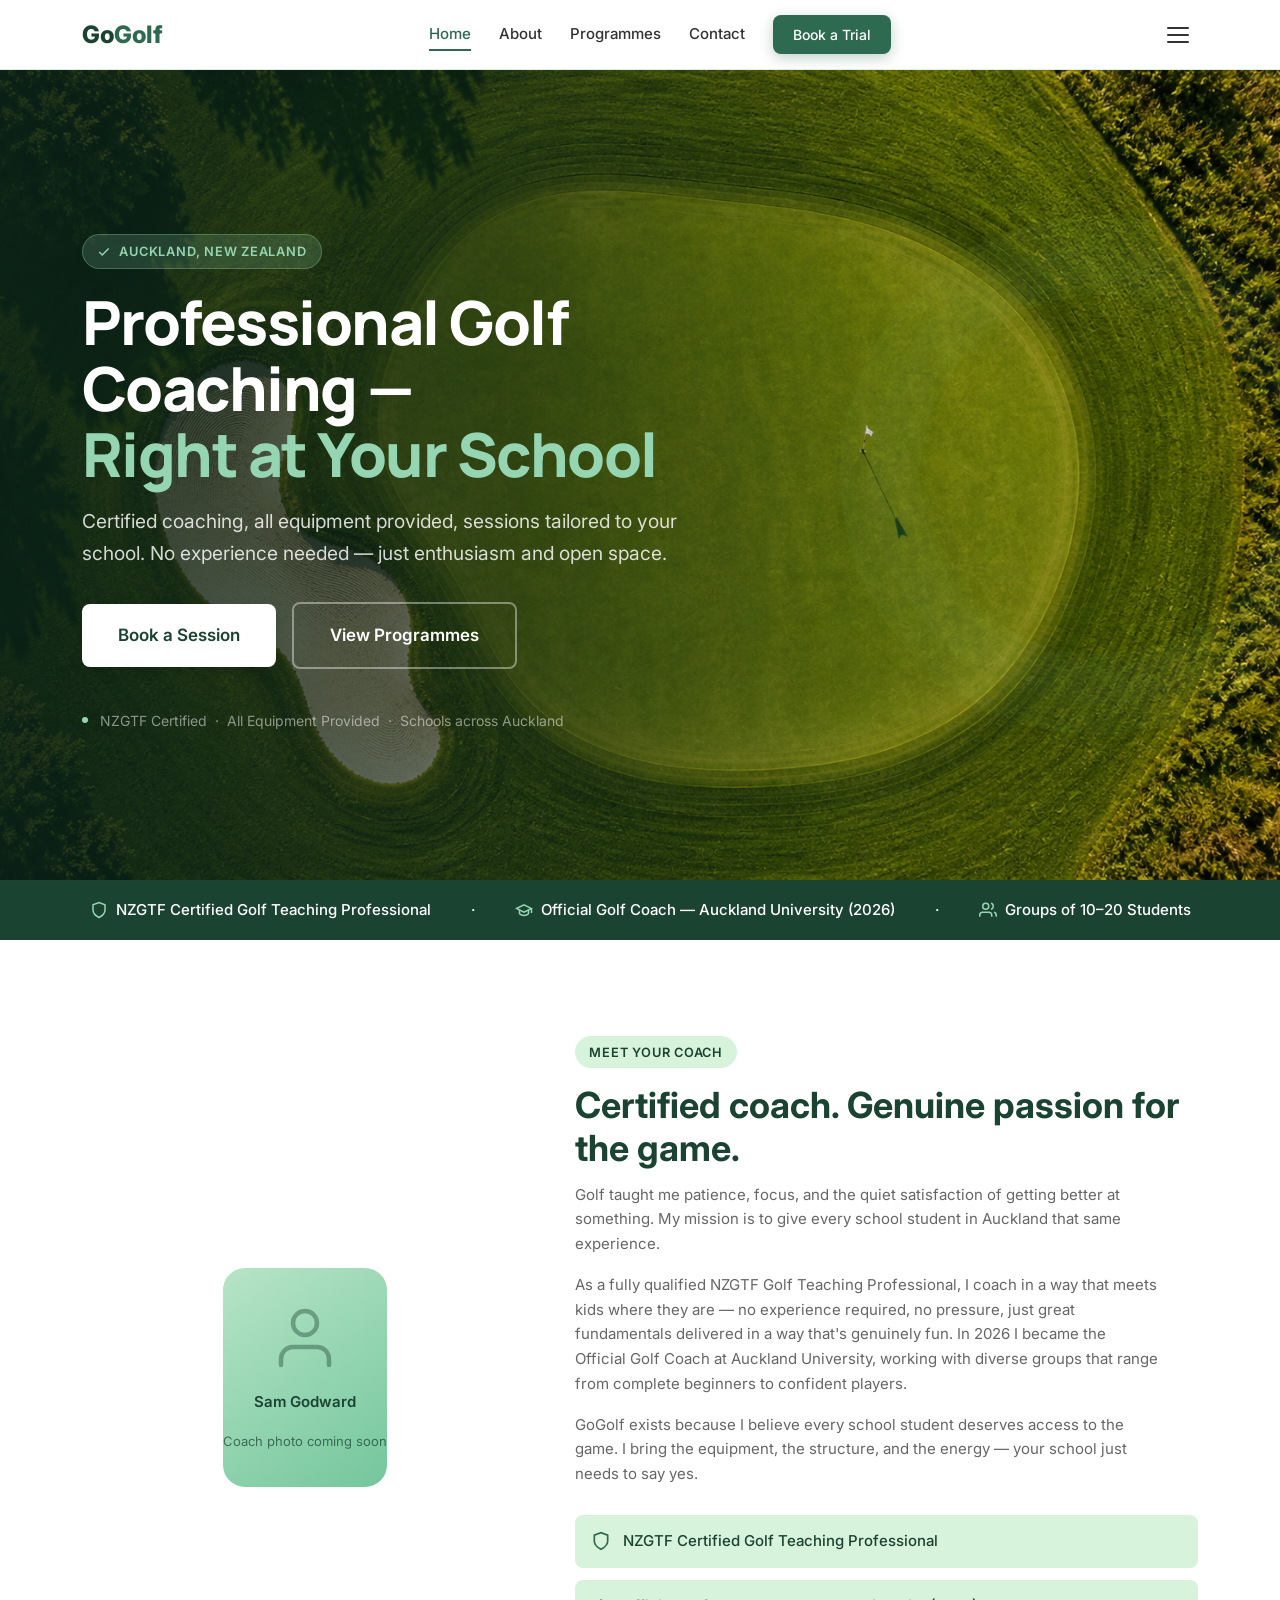
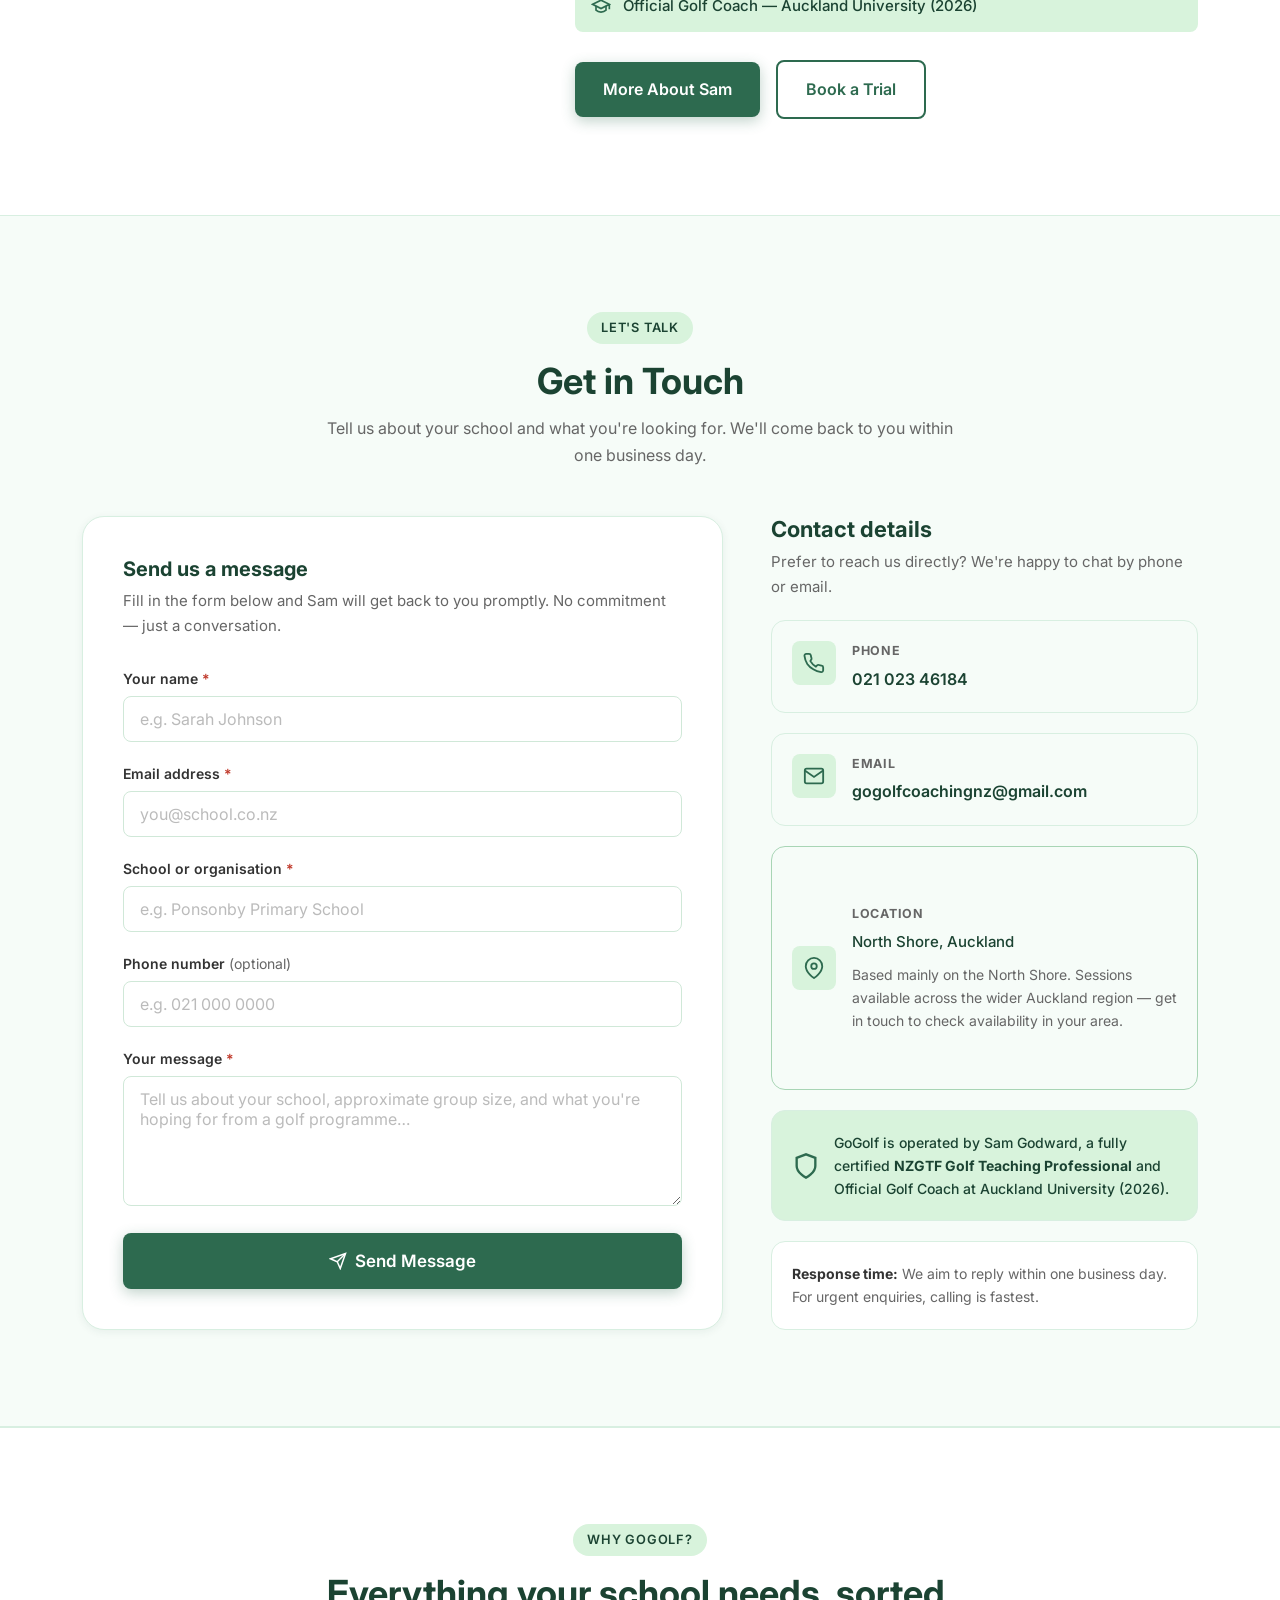
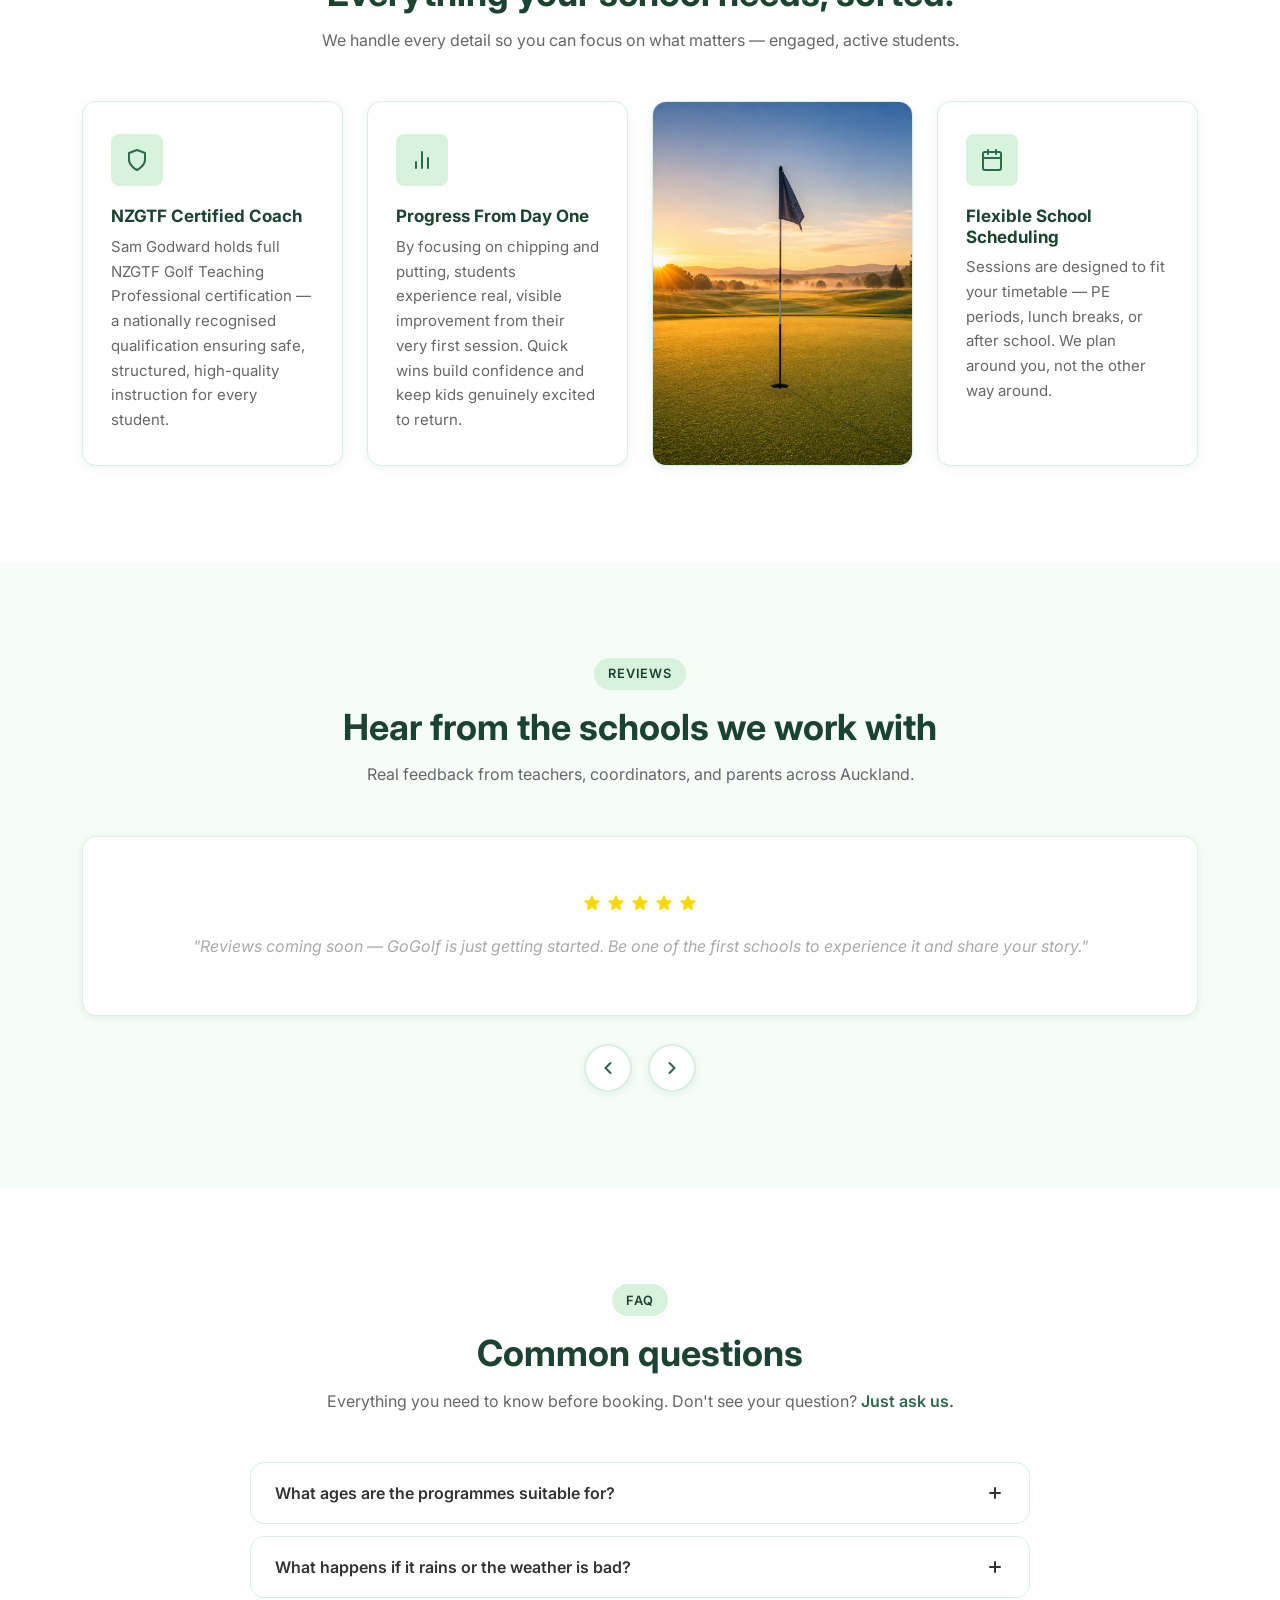
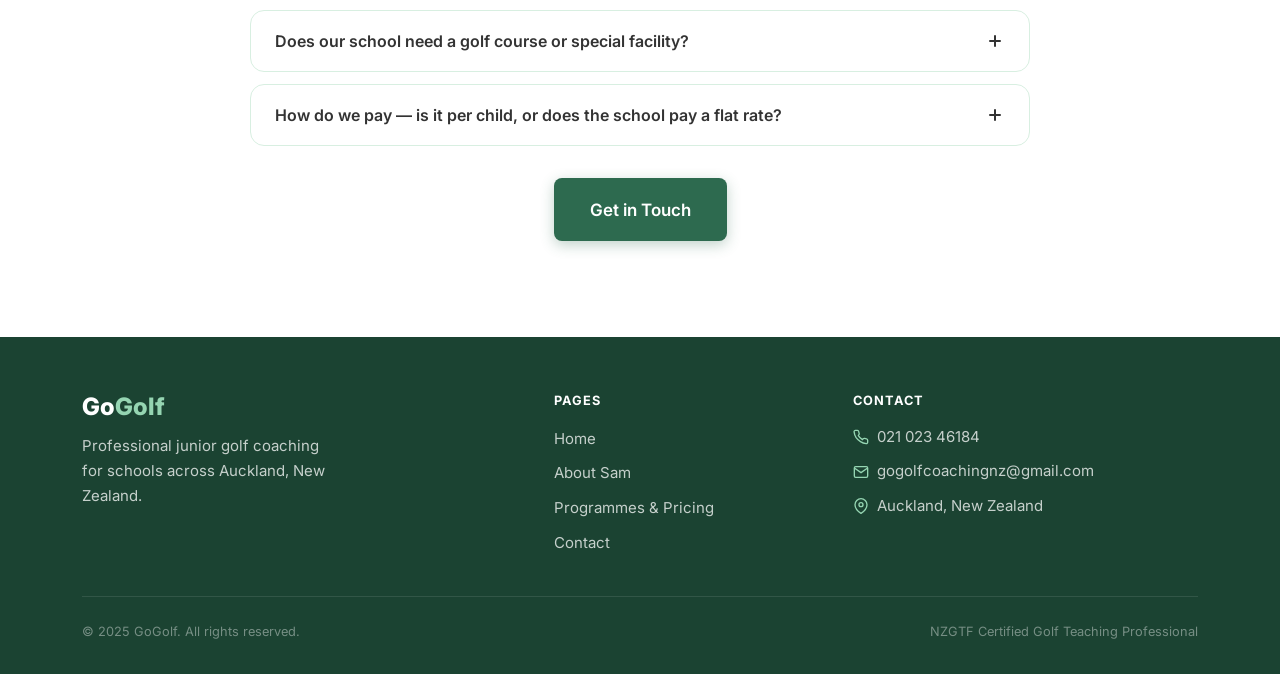
==== index.html @ cfe19675 "Initial commit — GoGolf website with Resend contact form" ====
<!DOCTYPE html>
<html lang="en">
<head>
  <meta charset="UTF-8">
  <meta name="viewport" content="width=device-width, initial-scale=1.0">
  <title>GoGolf — Junior Golf Coaching for Auckland Schools</title>
  <meta name="description" content="GoGolf brings NZGTF-certified golf coaching right to your school. All equipment provided, flexible scheduling, and no experience needed. Book a free trial session today.">

  <!-- Canonical -->
  <link rel="canonical" href="https://gogolf.nz/">

  <!-- Open Graph -->
  <meta property="og:type" content="website">
  <meta property="og:url" content="https://gogolf.nz/">
  <meta property="og:title" content="GoGolf — Junior Golf Coaching for Auckland Schools">
  <meta property="og:description" content="NZGTF-certified golf coaching delivered to your school. All equipment provided. No experience needed. Book a free trial.">
  <meta property="og:image" content="https://gogolf.nz/og-image.jpg">
  <meta property="og:site_name" content="GoGolf">

  <!-- Twitter Card -->
  <meta name="twitter:card" content="summary_large_image">
  <meta name="twitter:title" content="GoGolf — Junior Golf Coaching for Auckland Schools">
  <meta name="twitter:description" content="NZGTF-certified golf coaching delivered to your school. All equipment provided.">

  <!-- Keywords -->
  <meta name="keywords" content="golf coaching Auckland, junior golf lessons Auckland, school golf programme NZ, NZGTF certified coach">

  <!-- Favicon -->
  <link rel="icon" type="image/svg+xml" href="favicon.svg">

  <!-- Fonts -->
  <link rel="preconnect" href="https://fonts.googleapis.com">
  <link rel="preconnect" href="https://fonts.gstatic.com" crossorigin>
  <link href="https://fonts.googleapis.com/css2?family=Inter:wght@400;500;600;700;800&family=Manrope:wght@700;800&display=swap" rel="stylesheet">

  <!-- Styles -->
  <link rel="stylesheet" href="css/styles.css">

  <!-- Structured Data -->
  <script type="application/ld+json">
  {
    "@context": "https://schema.org",
    "@type": "LocalBusiness",
    "name": "GoGolf",
    "description": "NZGTF-certified junior golf coaching for schools in Auckland, New Zealand.",
    "url": "https://gogolf.nz",
    "telephone": "+6421023 46184",
    "email": "gogolfcoachingnz@gmail.com",
    "address": {
      "@type": "PostalAddress",
      "addressLocality": "Auckland",
      "addressCountry": "NZ"
    },
    "priceRange": "$$",
    "currenciesAccepted": "NZD"
  }
  </script>

  <!-- Google Analytics 4 — replace G-XXXXXXXXXX with your Measurement ID -->
  <script async src="https://www.googletagmanager.com/gtag/js?id=G-XXXXXXXXXX"></script>
  <script>
    window.dataLayer = window.dataLayer || [];
    function gtag(){dataLayer.push(arguments);}
    gtag('js', new Date());
    gtag('config', 'G-XXXXXXXXXX');
  </script>
</head>
<body>

<a class="skip-link" href="#main">Skip to main content</a>

<!-- NAVIGATION -->
<header class="nav" role="banner">
  <div class="container nav-inner">
    <a href="index.html" class="nav-logo" aria-label="GoGolf home">Go<span>Golf</span></a>
    <nav class="nav-links" aria-label="Main navigation">
      <a href="index.html">Home</a>
      <a href="about.html">About</a>
      <a href="programmes.html">Programmes</a>
      <a href="contact.html">Contact</a>
      <a href="index.html#contact" class="btn btn-primary">Book a Trial</a>
    </nav>
    <button class="nav-toggle" aria-label="Open navigation menu" aria-expanded="false">
      <span></span><span></span><span></span>
    </button>
  </div>
</header>

<nav class="nav-mobile" aria-label="Mobile navigation">
  <a href="index.html">Home</a>
  <a href="about.html">About</a>
  <a href="programmes.html">Programmes</a>
  <a href="contact.html">Contact</a>
  <a href="index.html#contact" class="btn btn-primary">Book a Trial</a>
</nav>

<main id="main">

  <!-- HERO -->
  <section class="hero" aria-label="Hero">
    <div class="hero-orb" aria-hidden="true"></div>
    <div class="container">
      <div class="hero-content">
        <div class="hero-badge" aria-hidden="true">
          <svg xmlns="http://www.w3.org/2000/svg" width="14" height="14" fill="none" stroke="currentColor" stroke-width="2.5" viewBox="0 0 24 24"><polyline points="20 6 9 17 4 12"/></svg>
          Auckland, New Zealand
        </div>
        <h1>Professional Golf Coaching —<br><em>Right at Your School</em></h1>
        <p>Certified coaching, all equipment provided, sessions tailored to your school. No experience needed — just enthusiasm and open space.</p>
        <div class="hero-actions">
          <a href="contact.html" class="btn btn-white btn-lg">Book a Session</a>
          <a href="programmes.html" class="btn btn-outline btn-lg" style="color:#fff;border-color:rgba(255,255,255,.4);">View Programmes</a>
        </div>
        <div class="hero-note">
          <span class="hero-note-dot"></span>
          NZGTF Certified &nbsp;·&nbsp; All Equipment Provided &nbsp;·&nbsp; Schools across Auckland
        </div>
      </div>
    </div>
  </section>

  <!-- SOCIAL PROOF STRIP -->
  <div class="proof-strip" role="complementary" aria-label="Credentials">
    <div class="container">
      <ul class="proof-strip-inner">
        <li class="proof-item">
          <svg xmlns="http://www.w3.org/2000/svg" width="18" height="18" fill="none" stroke="currentColor" stroke-width="2" viewBox="0 0 24 24" aria-hidden="true"><path d="M12 22s8-4 8-10V5l-8-3-8 3v7c0 6 8 10 8 10z"/></svg>
          NZGTF Certified Golf Teaching Professional
        </li>
        <li class="proof-item" aria-hidden="true">·</li>
        <li class="proof-item">
          <svg xmlns="http://www.w3.org/2000/svg" width="18" height="18" fill="none" stroke="currentColor" stroke-width="2" viewBox="0 0 24 24" aria-hidden="true"><path d="M22 10v6M2 10l10-5 10 5-10 5z"/><path d="M6 12v5c3 3 9 3 12 0v-5"/></svg>
          Official Golf Coach — Auckland University (2026)
        </li>
        <li class="proof-item" aria-hidden="true">·</li>
        <li class="proof-item">
          <svg xmlns="http://www.w3.org/2000/svg" width="18" height="18" fill="none" stroke="currentColor" stroke-width="2" viewBox="0 0 24 24" aria-hidden="true"><path d="M17 21v-2a4 4 0 0 0-4-4H5a4 4 0 0 0-4 4v2"/><circle cx="9" cy="7" r="4"/><path d="M23 21v-2a4 4 0 0 0-3-3.87"/><path d="M16 3.13a4 4 0 0 1 0 7.75"/></svg>
          Groups of 10–20 Students
        </li>
      </ul>
    </div>
  </div>

  <!-- ABOUT TEASER -->
  <section class="section" aria-labelledby="home-about-heading" style="background:#fff;">
    <div class="container">
      <div class="about-intro fade-up">

        <div class="photo-placeholder" role="img" aria-label="Photo of Sam Godward — coming soon">
          <svg xmlns="http://www.w3.org/2000/svg" width="72" height="72" fill="none" stroke="currentColor" stroke-width="1.5" stroke-linecap="round" stroke-linejoin="round" viewBox="0 0 24 24" aria-hidden="true"><path d="M20 21v-2a4 4 0 0 0-4-4H8a4 4 0 0 0-4 4v2"/><circle cx="12" cy="7" r="4"/></svg>
          <span>Sam Godward</span>
          <span style="font-weight:400;font-size:.8125rem;opacity:.7;">Coach photo coming soon</span>
        </div>

        <div class="about-bio">
          <span class="tag">Meet Your Coach</span>
          <h2 id="home-about-heading">Certified coach. Genuine passion for the game.</h2>

          <p style="margin-top:.75rem;font-size:.9375rem;color:var(--text-muted);">Golf taught me patience, focus, and the quiet satisfaction of getting better at something. My mission is to give every school student in Auckland that same experience.</p>

          <p style="margin-top:1rem;font-size:.9375rem;color:var(--text-muted);">As a fully qualified NZGTF Golf Teaching Professional, I coach in a way that meets kids where they are — no experience required, no pressure, just great fundamentals delivered in a way that's genuinely fun. In 2026 I became the Official Golf Coach at Auckland University, working with diverse groups that range from complete beginners to confident players.</p>

          <p style="margin-top:1rem;font-size:.9375rem;color:var(--text-muted);">GoGolf exists because I believe every school student deserves access to the game. I bring the equipment, the structure, and the energy — your school just needs to say yes.</p>

          <div class="credentials" style="margin-top:1.75rem;">
            <div class="credential-item">
              <svg xmlns="http://www.w3.org/2000/svg" width="20" height="20" fill="none" stroke="currentColor" stroke-width="2" viewBox="0 0 24 24" aria-hidden="true"><path d="M12 22s8-4 8-10V5l-8-3-8 3v7c0 6 8 10 8 10z"/></svg>
              NZGTF Certified Golf Teaching Professional
            </div>
            <div class="credential-item">
              <svg xmlns="http://www.w3.org/2000/svg" width="20" height="20" fill="none" stroke="currentColor" stroke-width="2" viewBox="0 0 24 24" aria-hidden="true"><path d="M22 10v6M2 10l10-5 10 5-10 5z"/><path d="M6 12v5c3 3 9 3 12 0v-5"/></svg>
              Official Golf Coach — Auckland University (2026)
            </div>
          </div>

          <div style="margin-top:1.75rem;display:flex;flex-wrap:wrap;gap:1rem;align-items:center;">
            <a href="about.html" class="btn btn-primary">More About Sam</a>
            <a href="contact.html" class="btn btn-outline">Book a Trial</a>
          </div>
        </div>

      </div>
    </div>
  </section>

  <!-- CONTACT SECTION -->
  <section id="contact" class="section" aria-labelledby="home-contact-heading" style="background:var(--bg-subtle);border-top:1px solid var(--border);">
    <div class="container">
      <div class="section-header fade-up">
        <span class="tag">Let's Talk</span>
        <h2 id="home-contact-heading">Get in Touch</h2>
        <p>Tell us about your school and what you're looking for. We'll come back to you within one business day.</p>
      </div>
      <div class="contact-layout">

        <!-- FORM -->
        <div class="contact-form-wrap fade-up">
          <h3 style="font-size:1.25rem;margin-bottom:.5rem;color:var(--primary-dark);">Send us a message</h3>
          <p style="color:var(--text-muted);font-size:.9375rem;margin-bottom:1.75rem;max-width:none;">Fill in the form below and Sam will get back to you promptly. No commitment — just a conversation.</p>

          <form
            class="contact-form"
            action="/api/contact"
            method="POST"
            novalidate
            aria-label="Contact form"
          >
            <div class="form-group">
              <label for="home-name">Your name <span aria-hidden="true" style="color:#c0392b;">*</span></label>
              <input
                type="text" id="home-name" name="name"
                placeholder="e.g. Sarah Johnson"
                required autocomplete="name"
                aria-required="true"
              >
            </div>

            <div class="form-group">
              <label for="home-email">Email address <span aria-hidden="true" style="color:#c0392b;">*</span></label>
              <input
                type="email" id="home-email" name="email"
                placeholder="you@school.co.nz"
                required autocomplete="email"
                aria-required="true"
              >
            </div>

            <div class="form-group">
              <label for="home-school">School or organisation <span aria-hidden="true" style="color:#c0392b;">*</span></label>
              <input
                type="text" id="home-school" name="school"
                placeholder="e.g. Ponsonby Primary School"
                required
                aria-required="true"
              >
            </div>

            <div class="form-group">
              <label for="home-phone">Phone number <span aria-label="optional" style="color:var(--text-muted);font-weight:400;">(optional)</span></label>
              <input
                type="tel" id="home-phone" name="phone"
                placeholder="e.g. 021 000 0000"
                autocomplete="tel"
              >
            </div>

            <div class="form-group">
              <label for="home-message">Your message <span aria-hidden="true" style="color:#c0392b;">*</span></label>
              <textarea
                id="home-message" name="message"
                placeholder="Tell us about your school, approximate group size, and what you're hoping for from a golf programme…"
                required
                aria-required="true"
              ></textarea>
            </div>

            <input type="text" name="_gotcha" style="display:none" tabindex="-1" autocomplete="off">

            <button type="submit" class="btn btn-primary btn-full btn-lg">
              <svg xmlns="http://www.w3.org/2000/svg" width="18" height="18" fill="none" stroke="currentColor" stroke-width="2" viewBox="0 0 24 24" aria-hidden="true"><line x1="22" y1="2" x2="11" y2="13"/><polygon points="22 2 15 22 11 13 2 9 22 2"/></svg>
              Send Message
            </button>

            <div class="form-success" role="alert" aria-live="polite"></div>
          </form>
        </div>

        <!-- SIDEBAR -->
        <aside class="contact-sidebar fade-up" aria-label="Contact details">

          <div>
            <h3 style="font-size:1.375rem;margin-bottom:.5rem;color:var(--primary-dark);">Contact details</h3>
            <p style="color:var(--text-muted);font-size:.9375rem;max-width:none;">Prefer to reach us directly? We're happy to chat by phone or email.</p>
          </div>

          <div class="contact-detail">
            <div class="contact-icon" aria-hidden="true">
              <svg xmlns="http://www.w3.org/2000/svg" width="22" height="22" fill="none" stroke="currentColor" stroke-width="2" viewBox="0 0 24 24"><path d="M22 16.92v3a2 2 0 0 1-2.18 2 19.79 19.79 0 0 1-8.63-3.07A19.5 19.5 0 0 1 4.69 13a19.79 19.79 0 0 1-3.07-8.67A2 2 0 0 1 3.55 2h3a2 2 0 0 1 2 1.72 12.84 12.84 0 0 0 .7 2.81 2 2 0 0 1-.45 2.11L8.09 9.91a16 16 0 0 0 6 6l1.27-1.27a2 2 0 0 1 2.11-.45 12.84 12.84 0 0 0 2.81.7A2 2 0 0 1 22 16.92z"/></svg>
            </div>
            <div class="contact-detail-text">
              <strong>Phone</strong>
              <a href="tel:02102346184">021 023 46184</a>
            </div>
          </div>

          <div class="contact-detail">
            <div class="contact-icon" aria-hidden="true">
              <svg xmlns="http://www.w3.org/2000/svg" width="22" height="22" fill="none" stroke="currentColor" stroke-width="2" viewBox="0 0 24 24"><path d="M4 4h16c1.1 0 2 .9 2 2v12c0 1.1-.9 2-2 2H4c-1.1 0-2-.9-2-2V6c0-1.1.9-2 2-2z"/><polyline points="22,6 12,13 2,6"/></svg>
            </div>
            <div class="contact-detail-text">
              <strong>Email</strong>
              <a href="mailto:gogolfcoachingnz@gmail.com">gogolfcoachingnz@gmail.com</a>
            </div>
          </div>

          <div class="contact-detail" style="flex:1; align-items:center; border-color:#a8d5b5;">
            <div class="contact-icon" aria-hidden="true">
              <svg xmlns="http://www.w3.org/2000/svg" width="22" height="22" fill="none" stroke="currentColor" stroke-width="2" viewBox="0 0 24 24"><path d="M21 10c0 7-9 13-9 13s-9-6-9-13a9 9 0 0 1 18 0z"/><circle cx="12" cy="10" r="3"/></svg>
            </div>
            <div class="contact-detail-text">
              <strong>Location</strong>
              <span>North Shore, Auckland</span>
              <p style="font-size:.875rem;color:var(--text-muted);margin-top:.5rem;max-width:none;">Based mainly on the North Shore. Sessions available across the wider Auckland region — get in touch to check availability in your area.</p>
            </div>
          </div>

          <div class="cert-badge">
            <svg xmlns="http://www.w3.org/2000/svg" width="28" height="28" fill="none" stroke="currentColor" stroke-width="2" viewBox="0 0 24 24" aria-hidden="true"><path d="M12 22s8-4 8-10V5l-8-3-8 3v7c0 6 8 10 8 10z"/></svg>
            <p>GoGolf is operated by Sam Godward, a fully certified <strong>NZGTF Golf Teaching Professional</strong> and Official Golf Coach at Auckland University (2026).</p>
          </div>

          <div style="background:var(--bg);border:1px solid var(--border);border-radius:var(--radius-md);padding:1.25rem;">
            <p style="font-size:.875rem;color:var(--text-muted);max-width:none;">
              <strong style="color:var(--text);">Response time:</strong> We aim to reply within one business day. For urgent enquiries, calling is fastest.
            </p>
          </div>
        </aside>

      </div>
    </div>
  </section>

  <hr style="border:none;border-top:2px solid var(--border);margin:0;">

  <!-- BENEFITS -->
  <section class="section benefits" aria-labelledby="benefits-heading" style="background:#fff;">
    <div class="container">
      <div class="section-header fade-up">
        <span class="tag">Why GoGolf?</span>
        <h2 id="benefits-heading">Everything your school needs, sorted.</h2>
        <p>We handle every detail so you can focus on what matters — engaged, active students.</p>
      </div>
      <div class="benefits-grid stagger">
        <div class="benefit-card">
          <div class="benefit-icon" aria-hidden="true">
            <svg xmlns="http://www.w3.org/2000/svg" width="24" height="24" fill="none" stroke="currentColor" stroke-width="2" stroke-linecap="round" stroke-linejoin="round" viewBox="0 0 24 24"><path d="M12 22s8-4 8-10V5l-8-3-8 3v7c0 6 8 10 8 10z"/></svg>
          </div>
          <h3>NZGTF Certified Coach</h3>
          <p>Sam Godward holds full NZGTF Golf Teaching Professional certification — a nationally recognised qualification ensuring safe, structured, high-quality instruction for every student.</p>
        </div>
        <div class="benefit-card">
          <div class="benefit-icon" aria-hidden="true">
            <svg xmlns="http://www.w3.org/2000/svg" width="24" height="24" fill="none" stroke="currentColor" stroke-width="2" stroke-linecap="round" stroke-linejoin="round" viewBox="0 0 24 24"><line x1="18" y1="20" x2="18" y2="10"/><line x1="12" y1="20" x2="12" y2="4"/><line x1="6" y1="20" x2="6" y2="14"/></svg>
          </div>
          <h3>Progress From Day One</h3>
          <p>By focusing on chipping and putting, students experience real, visible improvement from their very first session. Quick wins build confidence and keep kids genuinely excited to return.</p>
        </div>
        <div class="benefit-card benefit-card-image">
          <img src="benefit-photo.png" alt="Students enjoying a GoGolf coaching session on school grounds" loading="lazy">
        </div>
        <div class="benefit-card">
          <div class="benefit-icon" aria-hidden="true">
            <svg xmlns="http://www.w3.org/2000/svg" width="24" height="24" fill="none" stroke="currentColor" stroke-width="2" stroke-linecap="round" stroke-linejoin="round" viewBox="0 0 24 24"><rect x="3" y="4" width="18" height="18" rx="2"/><line x1="16" y1="2" x2="16" y2="6"/><line x1="8" y1="2" x2="8" y2="6"/><line x1="3" y1="10" x2="21" y2="10"/></svg>
          </div>
          <h3>Flexible School Scheduling</h3>
          <p>Sessions are designed to fit your timetable — PE periods, lunch breaks, or after school. We plan around you, not the other way around.</p>
        </div>
      </div>
    </div>
  </section>

  <!-- TESTIMONIALS -->
  <section class="section testimonials" aria-labelledby="testimonials-heading">
    <div class="container">
      <div class="section-header fade-up">
        <span class="tag">Reviews</span>
        <h2 id="testimonials-heading">Hear from the schools we work with</h2>
        <p>Real feedback from teachers, coordinators, and parents across Auckland.</p>
      </div>
      <div class="testimonial-placeholder fade-up" role="region" aria-label="Testimonials coming soon">
        <div class="stars" aria-hidden="true">
          <svg xmlns="http://www.w3.org/2000/svg" width="20" height="20" fill="currentColor" viewBox="0 0 24 24"><polygon points="12 2 15.09 8.26 22 9.27 17 14.14 18.18 21.02 12 17.77 5.82 21.02 7 14.14 2 9.27 8.91 8.26 12 2"/></svg>
          <svg xmlns="http://www.w3.org/2000/svg" width="20" height="20" fill="currentColor" viewBox="0 0 24 24"><polygon points="12 2 15.09 8.26 22 9.27 17 14.14 18.18 21.02 12 17.77 5.82 21.02 7 14.14 2 9.27 8.91 8.26 12 2"/></svg>
          <svg xmlns="http://www.w3.org/2000/svg" width="20" height="20" fill="currentColor" viewBox="0 0 24 24"><polygon points="12 2 15.09 8.26 22 9.27 17 14.14 18.18 21.02 12 17.77 5.82 21.02 7 14.14 2 9.27 8.91 8.26 12 2"/></svg>
          <svg xmlns="http://www.w3.org/2000/svg" width="20" height="20" fill="currentColor" viewBox="0 0 24 24"><polygon points="12 2 15.09 8.26 22 9.27 17 14.14 18.18 21.02 12 17.77 5.82 21.02 7 14.14 2 9.27 8.91 8.26 12 2"/></svg>
          <svg xmlns="http://www.w3.org/2000/svg" width="20" height="20" fill="currentColor" viewBox="0 0 24 24"><polygon points="12 2 15.09 8.26 22 9.27 17 14.14 18.18 21.02 12 17.77 5.82 21.02 7 14.14 2 9.27 8.91 8.26 12 2"/></svg>
        </div>
        <p><em>"Reviews coming soon — GoGolf is just getting started. Be one of the first schools to experience it and share your story."</em></p>
      </div>

      <div class="testimonial-arrows">
        <button class="testimonial-arrow" aria-label="Previous review">
          <svg xmlns="http://www.w3.org/2000/svg" width="20" height="20" fill="none" stroke="currentColor" stroke-width="2.5" stroke-linecap="round" stroke-linejoin="round" viewBox="0 0 24 24" aria-hidden="true"><polyline points="15 18 9 12 15 6"/></svg>
        </button>
        <button class="testimonial-arrow" aria-label="Next review">
          <svg xmlns="http://www.w3.org/2000/svg" width="20" height="20" fill="none" stroke="currentColor" stroke-width="2.5" stroke-linecap="round" stroke-linejoin="round" viewBox="0 0 24 24" aria-hidden="true"><polyline points="9 18 15 12 9 6"/></svg>
        </button>
      </div>

    </div>
  </section>

  <!-- FAQ -->
  <section class="section" aria-labelledby="home-faq-heading" style="background:#fff;">
    <div class="container">
      <div class="section-header fade-up">
        <span class="tag">FAQ</span>
        <h2 id="home-faq-heading">Common questions</h2>
        <p>Everything you need to know before booking. Don't see your question? <a href="contact.html" style="color:var(--primary);font-weight:600;">Just ask us.</a></p>
      </div>

      <div class="faq-list fade-up" role="list">

        <div class="faq-item" role="listitem">
          <button class="faq-question" aria-expanded="false" aria-controls="home-faq1">
            What ages are the programmes suitable for?
            <span class="faq-icon" aria-hidden="true"></span>
          </button>
          <div class="faq-answer" id="home-faq1" role="region">
            <div class="faq-answer-inner">
              <p>Our school programmes are designed primarily for primary and intermediate school students (ages 5–13), though we can adapt content for secondary students too. Sessions are skill-level based, not age-based, so mixed-ability groups work well. Contact us to discuss your specific group.</p>
            </div>
          </div>
        </div>

        <div class="faq-item" role="listitem">
          <button class="faq-question" aria-expanded="false" aria-controls="home-faq2">
            What happens if it rains or the weather is bad?
            <span class="faq-icon" aria-hidden="true"></span>
          </button>
          <div class="faq-answer" id="home-faq2" role="region">
            <div class="faq-answer-inner">
              <p>Light rain isn't necessarily a problem — real golfers play in all conditions! For heavier rain or unsafe weather, we'll work with your school to reschedule or move the session to an indoor space if available (a hall works well for putting and short games). We'll always communicate in advance if a session needs to change.</p>
            </div>
          </div>
        </div>

        <div class="faq-item" role="listitem">
          <button class="faq-question" aria-expanded="false" aria-controls="home-faq3">
            Does our school need a golf course or special facility?
            <span class="faq-icon" aria-hidden="true"></span>
          </button>
          <div class="faq-answer" id="home-faq3" role="region">
            <div class="faq-answer-inner">
              <p>No. Sessions are designed to run on your school's existing outdoor space — a field, court, or open grassed area is perfect. We set up temporary targets and equipment as part of our setup. If you have an indoor hall, that can work for certain activities too.</p>
            </div>
          </div>
        </div>

        <div class="faq-item" role="listitem">
          <button class="faq-question" aria-expanded="false" aria-controls="home-faq4">
            How do we pay — is it per child, or does the school pay a flat rate?
            <span class="faq-icon" aria-hidden="true"></span>
          </button>
          <div class="faq-answer" id="home-faq4" role="region">
            <div class="faq-answer-inner">
              <p>Pricing is per child. Schools can be invoiced directly, or parents can pay individually — whichever is easier for your administration. We're flexible. Get in touch and we'll work out the simplest arrangement for your school.</p>
            </div>
          </div>
        </div>

      </div>
      <div class="text-center mt-2">
        <a href="#contact" class="btn btn-primary btn-lg">Get in Touch</a>
      </div>
    </div>
  </section>

</main>

<!-- FOOTER -->
<footer class="footer" role="contentinfo">
  <div class="container">
    <div class="footer-grid">
      <div class="footer-brand">
        <h3>Go<span>Golf</span></h3>
        <p>Professional junior golf coaching for schools across Auckland, New Zealand.</p>
      </div>
      <div class="footer-col">
        <h4>Pages</h4>
        <ul>
          <li><a href="index.html">Home</a></li>
          <li><a href="about.html">About Sam</a></li>
          <li><a href="programmes.html">Programmes & Pricing</a></li>
          <li><a href="contact.html">Contact</a></li>
        </ul>
      </div>
      <div class="footer-col">
        <h4>Contact</h4>
        <div class="footer-contact-row">
          <svg xmlns="http://www.w3.org/2000/svg" width="16" height="16" fill="none" stroke="currentColor" stroke-width="2" viewBox="0 0 24 24" aria-hidden="true"><path d="M22 16.92v3a2 2 0 0 1-2.18 2 19.79 19.79 0 0 1-8.63-3.07A19.5 19.5 0 0 1 4.69 13a19.79 19.79 0 0 1-3.07-8.67A2 2 0 0 1 3.55 2h3a2 2 0 0 1 2 1.72 12.84 12.84 0 0 0 .7 2.81 2 2 0 0 1-.45 2.11L8.09 9.91a16 16 0 0 0 6 6l1.27-1.27a2 2 0 0 1 2.11-.45 12.84 12.84 0 0 0 2.81.7A2 2 0 0 1 22 16.92z"/></svg>
          <a href="tel:02102346184">021 023 46184</a>
        </div>
        <div class="footer-contact-row">
          <svg xmlns="http://www.w3.org/2000/svg" width="16" height="16" fill="none" stroke="currentColor" stroke-width="2" viewBox="0 0 24 24" aria-hidden="true"><path d="M4 4h16c1.1 0 2 .9 2 2v12c0 1.1-.9 2-2 2H4c-1.1 0-2-.9-2-2V6c0-1.1.9-2 2-2z"/><polyline points="22,6 12,13 2,6"/></svg>
          <a href="mailto:gogolfcoachingnz@gmail.com">gogolfcoachingnz@gmail.com</a>
        </div>
        <div class="footer-contact-row">
          <svg xmlns="http://www.w3.org/2000/svg" width="16" height="16" fill="none" stroke="currentColor" stroke-width="2" viewBox="0 0 24 24" aria-hidden="true"><path d="M21 10c0 7-9 13-9 13s-9-6-9-13a9 9 0 0 1 18 0z"/><circle cx="12" cy="10" r="3"/></svg>
          <span>Auckland, New Zealand</span>
        </div>
      </div>
    </div>
    <hr class="footer-divider">
    <div class="footer-bottom">
      <span>© 2025 GoGolf. All rights reserved.</span>
      <span>NZGTF Certified Golf Teaching Professional</span>
    </div>
  </div>
</footer>

<script src="js/main.js" defer></script>
</body>
</html>
---- css/styles.css ----
/* ================================================
   GoGolf — Main Stylesheet
   Mobile-first responsive design
   ================================================ */

/* --- Custom Properties --- */
:root {
  --primary:       #2D6A4F;
  --primary-dark:  #1B4332;
  --primary-light: #D8F3DC;
  --accent:        #95D5B2;
  --text:          #333333;
  --text-muted:    #666666;
  --bg:            #FFFFFF;
  --bg-subtle:     #F6FCF8;
  --border:        #D8EFE1;
  --shadow-sm:     0 2px 8px rgba(27,67,50,0.07);
  --shadow-md:     0 4px 20px rgba(27,67,50,0.11);
  --shadow-lg:     0 8px 40px rgba(27,67,50,0.16);
  --radius-sm:     8px;
  --radius-md:     14px;
  --radius-lg:     22px;
  --ease:          0.25s ease;
  --max-w:         1180px;
  --nav-h:         70px;
  --font:          'Inter', -apple-system, BlinkMacSystemFont, 'Segoe UI', system-ui, sans-serif;
}

/* --- Reset --- */
*,*::before,*::after { box-sizing: border-box; margin: 0; padding: 0; }
html { scroll-behavior: smooth; -webkit-text-size-adjust: 100%; }
body {
  font-family: var(--font);
  font-size: 1rem;
  line-height: 1.65;
  color: var(--text);
  background: var(--bg);
  -webkit-font-smoothing: antialiased;
}
img, svg { max-width: 100%; display: block; }
a { color: inherit; text-decoration: none; }
ul { list-style: none; }
button { cursor: pointer; border: none; background: none; font-family: inherit; }

/* --- Skip link --- */
.skip-link {
  position: absolute; top: -100%; left: 1rem;
  background: var(--primary-dark); color: #fff;
  padding: .5rem 1rem; border-radius: var(--radius-sm);
  font-weight: 600; z-index: 9999;
  transition: top var(--ease);
}
.skip-link:focus { top: 1rem; }

/* --- Typography --- */
h1,h2,h3,h4 { line-height: 1.2; color: var(--primary-dark); font-weight: 700; }
h1 { font-size: clamp(2rem, 5vw, 3.6rem); }
h2 { font-size: clamp(1.5rem, 3vw, 2.25rem); }
h3 { font-size: clamp(1.1rem, 2vw, 1.35rem); }
h4 { font-size: 1.1rem; }
p { max-width: 65ch; }
.lead { font-size: clamp(1rem, 2vw, 1.2rem); color: var(--text-muted); line-height: 1.7; }

/* --- Layout --- */
.container {
  width: 100%; max-width: var(--max-w);
  margin: 0 auto; padding: 0 1.25rem;
}
@media (min-width: 768px) { .container { padding: 0 2rem; } }

.section { padding: 4rem 0; }
@media (min-width: 768px) { .section { padding: 6rem 0; } }

.section-header { text-align: center; margin-bottom: 3rem; }
.section-header p { margin: .75rem auto 0; color: var(--text-muted); }

.tag {
  display: inline-block;
  background: var(--primary-light); color: var(--primary-dark);
  font-size: .8rem; font-weight: 600; letter-spacing: .06em;
  text-transform: uppercase; padding: .35rem .9rem;
  border-radius: 100px; margin-bottom: 1rem;
}

/* --- Buttons --- */
.btn {
  display: inline-flex; align-items: center; gap: .5rem;
  padding: .875rem 1.75rem; border-radius: var(--radius-sm);
  font-size: 1rem; font-weight: 600; white-space: nowrap;
  transition: all var(--ease);
}
.btn-primary {
  background: var(--primary); color: #fff;
  box-shadow: 0 4px 14px rgba(45,106,79,.3);
}
.btn-primary:hover, .btn-primary:focus-visible {
  background: var(--primary-dark);
  transform: translateY(-2px);
  box-shadow: 0 6px 22px rgba(45,106,79,.4);
}
.btn-outline {
  background: transparent; color: var(--primary);
  border: 2px solid var(--primary);
}
.btn-outline:hover, .btn-outline:focus-visible {
  background: var(--primary); color: #fff;
}
.btn-white {
  background: #fff; color: var(--primary-dark);
  box-shadow: 0 4px 14px rgba(0,0,0,.13);
}
.btn-white:hover, .btn-white:focus-visible {
  background: var(--primary-light); transform: translateY(-2px);
}
.btn-lg { padding: 1.1rem 2.25rem; font-size: 1.0625rem; }
.btn-full { width: 100%; justify-content: center; }

/* ============================================================
   NAVIGATION
   ============================================================ */
.nav {
  position: sticky; top: 0; z-index: 100;
  background: rgba(255,255,255,.97);
  backdrop-filter: blur(12px);
  -webkit-backdrop-filter: blur(12px);
  border-bottom: 1px solid var(--border);
  height: var(--nav-h);
  transition: box-shadow var(--ease);
}
.nav.scrolled { box-shadow: var(--shadow-md); }

.nav-inner {
  height: 100%; display: flex;
  align-items: center; justify-content: space-between;
}
.nav-logo {
  font-size: 1.5rem; font-weight: 800;
  color: var(--primary-dark); letter-spacing: -.02em;
}
.nav-logo span { color: var(--primary); }

.nav-links {
  display: none; align-items: center; gap: 1.75rem;
}
.nav-links a {
  font-size: .9375rem; font-weight: 500; color: var(--text);
  position: relative; transition: color var(--ease);
}
.nav-links a::after {
  content: ''; position: absolute; bottom: -4px; left: 0;
  width: 0; height: 2px; background: var(--primary);
  transition: width var(--ease);
}
.nav-links a:hover, .nav-links a.active { color: var(--primary); }
.nav-links a:hover::after, .nav-links a.active::after { width: 100%; }
.nav-links .btn { padding: .5rem 1.25rem; font-size: .875rem; }
.nav-links .btn::after { display: none; }
.nav-links .btn-primary,
.nav-links .btn-primary:hover { color: #fff; }

@media (min-width: 768px) {
  .nav-links { display: flex; }
  .nav-toggle { display: none; }
}

.nav-toggle {
  display: flex; flex-direction: column;
  justify-content: center; align-items: center;
  width: 40px; height: 40px; gap: 5px;
  border-radius: var(--radius-sm);
  transition: background var(--ease);
}
.nav-toggle:hover { background: var(--primary-light); }
.nav-toggle span {
  display: block; width: 22px; height: 2px;
  background: var(--text); border-radius: 2px;
  transition: all var(--ease);
}
.nav-toggle[aria-expanded="true"] span:nth-child(1) { transform: translateY(7px) rotate(45deg); }
.nav-toggle[aria-expanded="true"] span:nth-child(2) { opacity: 0; transform: scaleX(0); }
.nav-toggle[aria-expanded="true"] span:nth-child(3) { transform: translateY(-7px) rotate(-45deg); }

.nav-mobile {
  display: none; position: fixed;
  top: var(--nav-h); left: 0; right: 0;
  background: #fff; z-index: 99;
  flex-direction: column; padding: 1.5rem 1.25rem; gap: .25rem;
  border-top: 1px solid var(--border);
  box-shadow: var(--shadow-md);
}
.nav-mobile.open { display: flex; }
.nav-mobile a {
  display: block; padding: .875rem 1rem;
  font-size: 1.125rem; font-weight: 500; color: var(--text);
  border-radius: var(--radius-sm);
  transition: all var(--ease);
}
.nav-mobile a:hover, .nav-mobile a.active {
  background: var(--primary-light); color: var(--primary-dark);
}
.nav-mobile .btn {
  margin-top: 1rem; justify-content: center; width: 100%;
}
.nav-mobile .btn:hover { transform: none; }

/* ============================================================
   HERO
   ============================================================ */
.hero {
  background:
    linear-gradient(to right, rgba(11,35,24,.88) 0%, rgba(11,35,24,.60) 40%, rgba(11,35,24,.15) 70%, transparent 100%),
    url('../hero.jpg') center center / cover no-repeat;
  color: #fff; padding: 5rem 0 4rem;
  position: relative; overflow: hidden;
  min-height: 90vh; display: flex; align-items: center;
}
.hero::before { display: none; }
.hero-orb {
  position: absolute; right: -80px; top: 50%;
  transform: translateY(-50%);
  width: 520px; height: 520px; border-radius: 50%;
  border: 80px solid rgba(149,213,178,.035);
  pointer-events: none;
}
.hero-orb::before {
  content: ''; position: absolute; inset: -50px;
  border-radius: 50%; border: 40px solid rgba(149,213,178,.025);
}
.hero-content { position: relative; z-index: 1; max-width: 720px; }

.hero-badge {
  display: inline-flex; align-items: center; gap: .5rem;
  background: rgba(149,213,178,.18);
  border: 1px solid rgba(149,213,178,.3);
  color: var(--accent);
  font-size: .8rem; font-weight: 600;
  letter-spacing: .06em; text-transform: uppercase;
  padding: .375rem .9rem; border-radius: 100px;
  margin-bottom: 1.25rem;
}
.hero h1 {
  font-family: 'Manrope', var(--font);
  color: #fff; font-size: clamp(2.2rem, 5.5vw, 3.8rem);
  font-weight: 800; letter-spacing: -.025em;
  line-height: 1.08; margin-bottom: 1.25rem;
}
.hero h1 em { font-style: normal; color: var(--accent); }
.hero p {
  font-size: clamp(1.0625rem, 2vw, 1.2rem);
  color: rgba(255,255,255,.82); line-height: 1.65;
  margin-bottom: 2rem; max-width: 54ch;
}
.hero-actions { display: flex; flex-wrap: wrap; gap: 1rem; align-items: center; }
.hero-note {
  margin-top: 2.5rem; display: flex; align-items: center; gap: .75rem;
  color: rgba(255,255,255,.5); font-size: .875rem;
}
.hero-note-dot {
  width: 6px; height: 6px; border-radius: 50%;
  background: var(--accent); flex-shrink: 0;
}

/* ============================================================
   SOCIAL PROOF STRIP
   ============================================================ */
.proof-strip {
  background: var(--primary-dark); color: #fff;
  padding: 1.1rem 0;
}
.proof-strip-inner {
  display: flex; align-items: center;
  justify-content: center; flex-wrap: wrap;
  gap: .75rem 2.5rem; font-size: .9375rem;
}
.proof-item {
  display: flex; align-items: center; gap: .5rem; font-weight: 500;
}
.proof-item svg { color: var(--accent); flex-shrink: 0; }

/* ============================================================
   BENEFIT CARDS
   ============================================================ */
.benefits { background: var(--bg-subtle); }
.benefits-grid {
  display: grid; grid-template-columns: 1fr; gap: 1.5rem;
}
@media (min-width: 640px) { .benefits-grid { grid-template-columns: repeat(2,1fr); } }
@media (min-width: 1024px) { .benefits-grid { grid-template-columns: repeat(4,1fr); } }

.benefit-card-image {
  overflow: hidden;
  min-height: 220px;
  display: flex;
}
.benefit-card.benefit-card-image { padding: 0; }
.benefit-card-image img {
  width: 100%; height: 100%;
  object-fit: cover; object-position: center;
  display: block; flex: 1;
}

.benefit-card {
  background: #fff; border-radius: var(--radius-md);
  padding: 2rem 1.75rem;
  box-shadow: var(--shadow-sm); border: 1px solid var(--border);
  transition: transform var(--ease), box-shadow var(--ease);
}
.benefit-card:hover { transform: translateY(-4px); box-shadow: var(--shadow-md); }

.benefit-icon {
  width: 52px; height: 52px;
  background: var(--primary-light); border-radius: var(--radius-sm);
  display: flex; align-items: center; justify-content: center;
  margin-bottom: 1.25rem; color: var(--primary);
}
.benefit-card h3 { margin-bottom: .5rem; font-size: 1.0625rem; }
.benefit-card p { font-size: .9375rem; color: var(--text-muted); max-width: none; }

/* ============================================================
   HOW IT WORKS
   ============================================================ */
.steps-grid {
  display: grid; grid-template-columns: 1fr;
  gap: 2rem; position: relative;
}
@media (min-width: 768px) {
  .steps-grid {
    grid-template-columns: repeat(3,1fr); gap: 2rem;
  }
  .steps-grid::before {
    content: ''; position: absolute;
    top: 27px;
    left: calc(16.667% + 27px);
    right: calc(16.667% + 27px);
    height: 2px;
    background: linear-gradient(to right, var(--accent), var(--primary-light));
    z-index: 0;
  }
}
.step { text-align: center; position: relative; z-index: 1; }
.step-num {
  width: 54px; height: 54px;
  background: var(--primary); color: #fff; border-radius: 50%;
  display: flex; align-items: center; justify-content: center;
  font-size: 1.25rem; font-weight: 700;
  margin: 0 auto 1.25rem;
  box-shadow: 0 4px 14px rgba(45,106,79,.3);
}
.step h3 { margin-bottom: .5rem; }
.step p { font-size: .9375rem; color: var(--text-muted); margin: 0 auto; }

/* ============================================================
   TESTIMONIALS
   ============================================================ */
.testimonials { background: var(--bg-subtle); }
.testimonial-placeholder {
  background: #fff; border: 1px solid var(--border);
  border-radius: var(--radius-md);
  padding: 3.5rem 2rem; text-align: center;
  box-shadow: var(--shadow-sm);
}
.testimonial-placeholder p {
  font-style: italic; color: #aaa;
  font-size: 1rem; max-width: none;
}
.testimonial-placeholder .stars {
  display: flex; justify-content: center; gap: .25rem;
  margin-bottom: 1.25rem; color: #FFD700;
}

/* ============================================================
   TESTIMONIAL ARROWS
   ============================================================ */
.testimonial-arrows {
  display: flex;
  justify-content: center;
  gap: 1rem;
  margin-top: 1.75rem;
}

.testimonial-arrow {
  width: 48px;
  height: 48px;
  border-radius: 50%;
  border: 2px solid var(--border);
  background: #fff;
  color: var(--primary);
  display: flex;
  align-items: center;
  justify-content: center;
  transition: all var(--ease);
  box-shadow: var(--shadow-sm);
}

.testimonial-arrow:hover {
  background: var(--primary);
  border-color: var(--primary);
  color: #fff;
  transform: translateY(-2px);
  box-shadow: var(--shadow-md);
}

/* ============================================================
   CTA BLOCK
   ============================================================ */
.cta-block {
  background: linear-gradient(135deg, var(--primary-dark) 0%, var(--primary) 100%);
  color: #fff; padding: 5rem 0; text-align: center;
}
.cta-block h2 { color: #fff; margin-bottom: 1rem; }
.cta-block p { color: rgba(255,255,255,.8); font-size: 1.125rem; margin: 0 auto 2rem; }

/* ============================================================
   PAGE HERO (inner pages)
   ============================================================ */
.page-hero {
  background: linear-gradient(135deg, var(--primary-dark) 0%, var(--primary) 100%);
  color: #fff; padding: 4rem 0 3.5rem; text-align: center;
}
.page-hero h1 { color: #fff; margin-bottom: .75rem; }
.page-hero p { color: rgba(255,255,255,.8); font-size: 1.125rem; margin: 0 auto; }

/* ============================================================
   ABOUT PAGE
   ============================================================ */
.about-intro {
  display: grid; grid-template-columns: 1fr;
  gap: 3rem; align-items: center;
}
@media (min-width: 768px) { .about-intro { grid-template-columns: 5fr 7fr; } }

.photo-placeholder {
  aspect-ratio: 3/4; max-width: 380px;
  background: linear-gradient(145deg, #b7e4c7 0%, var(--accent) 50%, #74c69d 100%);
  border-radius: var(--radius-lg);
  display: flex; flex-direction: column;
  align-items: center; justify-content: center;
  gap: 1rem; color: var(--primary-dark);
  font-weight: 600; font-size: .9375rem;
  margin: 0 auto;
}
.photo-placeholder svg { opacity: .4; }

.about-bio p + p { margin-top: 1rem; }

.credentials {
  margin-top: 2rem; display: flex; flex-direction: column; gap: .75rem;
}
.credential-item {
  display: flex; align-items: center; gap: .75rem;
  padding: .875rem 1rem; background: var(--primary-light);
  border-radius: var(--radius-sm);
  font-weight: 500; font-size: .9375rem; color: var(--primary-dark);
}
.credential-item svg { color: var(--primary); flex-shrink: 0; }

.values-grid {
  display: grid; grid-template-columns: 1fr; gap: 1.5rem;
}
@media (min-width: 560px) { .values-grid { grid-template-columns: repeat(2,1fr); } }
@media (min-width: 1024px) { .values-grid { grid-template-columns: repeat(3,1fr); } }

.value-card {
  background: #fff; border: 1px solid var(--border);
  border-radius: var(--radius-md); padding: 1.75rem;
  text-align: center; box-shadow: var(--shadow-sm);
}
.value-card .value-emoji { font-size: 2.25rem; display: block; margin-bottom: .75rem; }
.value-card h3 { font-size: 1rem; margin-bottom: .375rem; }
.value-card p { font-size: .875rem; color: var(--text-muted); max-width: none; }

/* ============================================================
   APPROACH SECTION (about page)
   ============================================================ */
.approach-layout {
  display: grid;
  grid-template-columns: 1fr;
  gap: 3rem;
  align-items: center;
}
@media (min-width: 768px) {
  .approach-layout { grid-template-columns: 1fr 1fr; }
}

.approach-image img {
  width: 100%;
  border-radius: var(--radius-lg);
  object-fit: cover;
  aspect-ratio: 1 / 1;
  display: block;
  box-shadow: var(--shadow-lg);
}

/* ============================================================
   PROGRAMMES PAGE
   ============================================================ */
.programme-card {
  background: #fff; border: 1px solid var(--border);
  border-radius: var(--radius-lg); padding: 2.5rem;
  box-shadow: var(--shadow-sm); margin-bottom: 2rem;
}
.programme-card h3 {
  margin-bottom: .75rem; color: var(--primary); font-size: 1.25rem;
}
.programme-card > p { color: var(--text-muted); margin-bottom: 1.5rem; }

.programme-features {
  display: grid; grid-template-columns: 1fr; gap: .75rem; margin-top: 1.5rem;
}
@media (min-width: 560px) { .programme-features { grid-template-columns: repeat(2,1fr); } }

.feature-item {
  display: flex; align-items: flex-start; gap: .75rem; font-size: .9375rem;
}
.feature-item svg { color: var(--primary); flex-shrink: 0; margin-top: 2px; }

.addon-card {
  background: var(--bg-subtle); border: 1px solid var(--border);
  border-radius: var(--radius-md); padding: 1.75rem;
  display: flex; align-items: flex-start; gap: 1rem;
}
.addon-icon {
  width: 44px; height: 44px; border-radius: var(--radius-sm);
  background: var(--primary-light); color: var(--primary);
  display: flex; align-items: center; justify-content: center; flex-shrink: 0;
}
.addon-card h4 { margin-bottom: .375rem; }
.addon-card p { font-size: .9375rem; color: var(--text-muted); max-width: none; }

/* ============================================================
   PRICING
   ============================================================ */
.pricing-grid {
  display: grid; grid-template-columns: 1fr; gap: 1.8rem;
  max-width: 816px; margin: 0 auto;
}
@media (min-width: 540px) { .pricing-grid { grid-template-columns: repeat(2,1fr); } }

.pricing-card {
  background: #fff; border: 2px solid var(--border);
  border-radius: var(--radius-lg); padding: 2.4rem;
  text-align: center; position: relative;
  display: flex; flex-direction: column;
  transition: transform var(--ease), box-shadow var(--ease);
}
.pricing-card:hover { transform: translateY(-4px); box-shadow: var(--shadow-lg); }
.pricing-card.featured {
  border-color: var(--primary); box-shadow: var(--shadow-md);
}

.pricing-badge {
  position: absolute; top: -14px; left: 50%;
  transform: translateX(-50%);
  background: var(--primary); color: #fff;
  font-size: .72rem; font-weight: 700;
  letter-spacing: .06em; text-transform: uppercase;
  padding: .3rem 1rem; border-radius: 100px; white-space: nowrap;
}
.pricing-label {
  font-size: .96rem; font-weight: 600; color: var(--text-muted);
  text-transform: uppercase; letter-spacing: .06em; margin-bottom: 1.2rem;
}
.pricing-price { margin-bottom: .25rem; }
.pricing-price .currency { font-size: 1.8rem; font-weight: 700; color: var(--primary-dark); vertical-align: super; }
.pricing-price .amount { font-size: 3.6rem; font-weight: 800; color: var(--primary-dark); line-height: 1; }
.pricing-sub { font-size: 1.05rem; color: var(--text-muted); margin-bottom: 1.8rem; }

.pricing-features {
  text-align: left; display: flex; flex-direction: column;
  gap: .75rem; margin-bottom: 2.1rem;
}

.pricing-card .btn-full { margin-top: auto; }
.pricing-features li { display: flex; align-items: center; gap: .75rem; font-size: 1.125rem; }
.pricing-features li svg { color: var(--primary); flex-shrink: 0; }

/* ============================================================
   FAQ
   ============================================================ */
.faq-list {
  max-width: 780px; margin: 0 auto;
  display: flex; flex-direction: column; gap: .75rem;
}
.faq-item {
  background: #fff; border: 1px solid var(--border);
  border-radius: var(--radius-md); overflow: hidden;
}
.faq-question {
  width: 100%; text-align: left; padding: 1.25rem 1.5rem;
  font-size: 1rem; font-weight: 600; color: var(--text);
  display: flex; justify-content: space-between;
  align-items: center; gap: 1rem;
  transition: background var(--ease), color var(--ease);
}
.faq-question:hover { background: var(--bg-subtle); color: var(--primary); }
.faq-question[aria-expanded="true"] { background: var(--primary-light); color: var(--primary-dark); }

.faq-icon {
  flex-shrink: 0; width: 20px; height: 20px; position: relative;
}
.faq-icon::before, .faq-icon::after {
  content: ''; position: absolute;
  background: currentColor; border-radius: 2px;
}
.faq-icon::before { width: 12px; height: 2px; top: 9px; left: 4px; }
.faq-icon::after {
  width: 2px; height: 12px; top: 4px; left: 9px;
  transition: transform var(--ease), opacity var(--ease);
}
.faq-question[aria-expanded="true"] .faq-icon::after { transform: rotate(90deg); opacity: 0; }

.faq-answer {
  display: grid; grid-template-rows: 0fr;
  transition: grid-template-rows .3s ease;
}
.faq-answer.open { grid-template-rows: 1fr; }
.faq-answer-inner { overflow: hidden; }
.faq-answer-inner p {
  padding: 1rem 1.5rem 1.5rem;
  color: var(--text-muted); font-size: .9375rem; max-width: none;
}

/* ============================================================
   CONTACT PAGE
   ============================================================ */
.contact-layout {
  display: grid; grid-template-columns: 1fr; gap: 3rem;
}
@media (min-width: 768px) { .contact-layout { grid-template-columns: 6fr 4fr; } }

.contact-form-wrap {
  background: #fff; border: 1px solid var(--border);
  border-radius: var(--radius-lg); padding: 2.5rem;
  box-shadow: var(--shadow-sm);
}
.form-group { margin-bottom: 1.25rem; }
.form-group label {
  display: block; font-size: .875rem; font-weight: 600;
  color: var(--text); margin-bottom: .375rem;
}
.form-group input,
.form-group textarea {
  width: 100%; padding: .75rem 1rem;
  border: 1.5px solid #D0E8D8; border-radius: var(--radius-sm);
  font-family: var(--font); font-size: 1rem; color: var(--text);
  background: #fff; outline: none;
  transition: border-color var(--ease), box-shadow var(--ease);
}
.form-group input:focus,
.form-group textarea:focus {
  border-color: var(--primary);
  box-shadow: 0 0 0 3px rgba(45,106,79,.1);
}
.form-group textarea { resize: vertical; min-height: 130px; }
.form-group input::placeholder, .form-group textarea::placeholder { color: #bbb; }

.form-success {
  display: none; background: var(--primary-light);
  color: var(--primary-dark); border-radius: var(--radius-sm);
  padding: 1rem 1.25rem; margin-top: 1rem; font-weight: 500;
}

.contact-sidebar { display: flex; flex-direction: column; gap: 1.25rem; height: 100%; }

.contact-detail {
  display: flex; align-items: flex-start; gap: 1rem;
  padding: 1.25rem; background: var(--bg-subtle);
  border-radius: var(--radius-md); border: 1px solid var(--border);
}
.contact-icon {
  width: 44px; height: 44px;
  background: var(--primary-light); border-radius: var(--radius-sm);
  display: flex; align-items: center; justify-content: center;
  color: var(--primary); flex-shrink: 0;
}
.contact-detail-text strong {
  display: block; font-size: .78rem;
  text-transform: uppercase; letter-spacing: .06em;
  color: var(--text-muted); margin-bottom: .25rem;
}
.contact-detail-text a {
  color: var(--primary-dark); font-weight: 600; font-size: 1rem;
  transition: color var(--ease);
}
.contact-detail-text a:hover { color: var(--primary); }
.contact-detail-text span {
  color: var(--primary-dark); font-weight: 500; font-size: .9375rem;
}

.cert-badge {
  background: var(--primary-light); border: 1px solid var(--border);
  border-radius: var(--radius-md); padding: 1.25rem;
  display: flex; align-items: center; gap: .875rem;
}
.cert-badge svg { color: var(--primary); flex-shrink: 0; }
.cert-badge p { font-size: .875rem; color: var(--primary-dark); font-weight: 500; max-width: none; }

/* ============================================================
   FOOTER
   ============================================================ */
.footer { background: var(--primary-dark); color: rgba(255,255,255,.75); padding: 3.5rem 0 2rem; }
.footer-grid {
  display: grid; grid-template-columns: 1fr;
  gap: 2.5rem; margin-bottom: 2.5rem;
}
@media (min-width: 640px) { .footer-grid { grid-template-columns: 5fr 3fr 4fr; } }

.footer-brand h3 {
  color: #fff; font-size: 1.5rem; font-weight: 800;
  margin-bottom: .75rem;
}
.footer-brand h3 span { color: var(--accent); }
.footer-brand p { font-size: .9375rem; line-height: 1.65; max-width: 28ch; }

.footer-col h4 {
  color: #fff; font-size: .8rem; font-weight: 700;
  text-transform: uppercase; letter-spacing: .08em; margin-bottom: 1rem;
}
.footer-col ul { display: flex; flex-direction: column; gap: .5rem; }
.footer-col a { font-size: .9375rem; transition: color var(--ease); }
.footer-col a:hover { color: var(--accent); }

.footer-contact-row {
  display: flex; align-items: center; gap: .5rem;
  font-size: .9375rem; margin-bottom: .625rem;
}
.footer-contact-row svg { color: var(--accent); flex-shrink: 0; }
.footer-contact-row a { transition: color var(--ease); }
.footer-contact-row a:hover { color: var(--accent); }

.footer-divider { border: none; border-top: 1px solid rgba(255,255,255,.1); margin-bottom: 1.5rem; }
.footer-bottom {
  display: flex; flex-wrap: wrap;
  justify-content: space-between; align-items: center;
  gap: .75rem; font-size: .8rem; color: rgba(255,255,255,.4);
}

/* ============================================================
   SCROLL ANIMATIONS
   ============================================================ */
.fade-up {
  opacity: 0; transform: translateY(22px);
  transition: opacity .6s ease, transform .6s ease;
}
.fade-up.visible { opacity: 1; transform: none; }

.stagger > * {
  opacity: 0; transform: translateY(18px);
  transition: opacity .5s ease, transform .5s ease;
}
.stagger.visible > *:nth-child(1) { opacity: 1; transform: none; transition-delay: 0s; }
.stagger.visible > *:nth-child(2) { opacity: 1; transform: none; transition-delay: .1s; }
.stagger.visible > *:nth-child(3) { opacity: 1; transform: none; transition-delay: .2s; }
.stagger.visible > *:nth-child(4) { opacity: 1; transform: none; transition-delay: .3s; }

/* ============================================================
   UTILS
   ============================================================ */
.text-center { text-align: center; }
.mt-1 { margin-top: 1rem; }
.mt-2 { margin-top: 2rem; }
.mb-0 { margin-bottom: 0; }
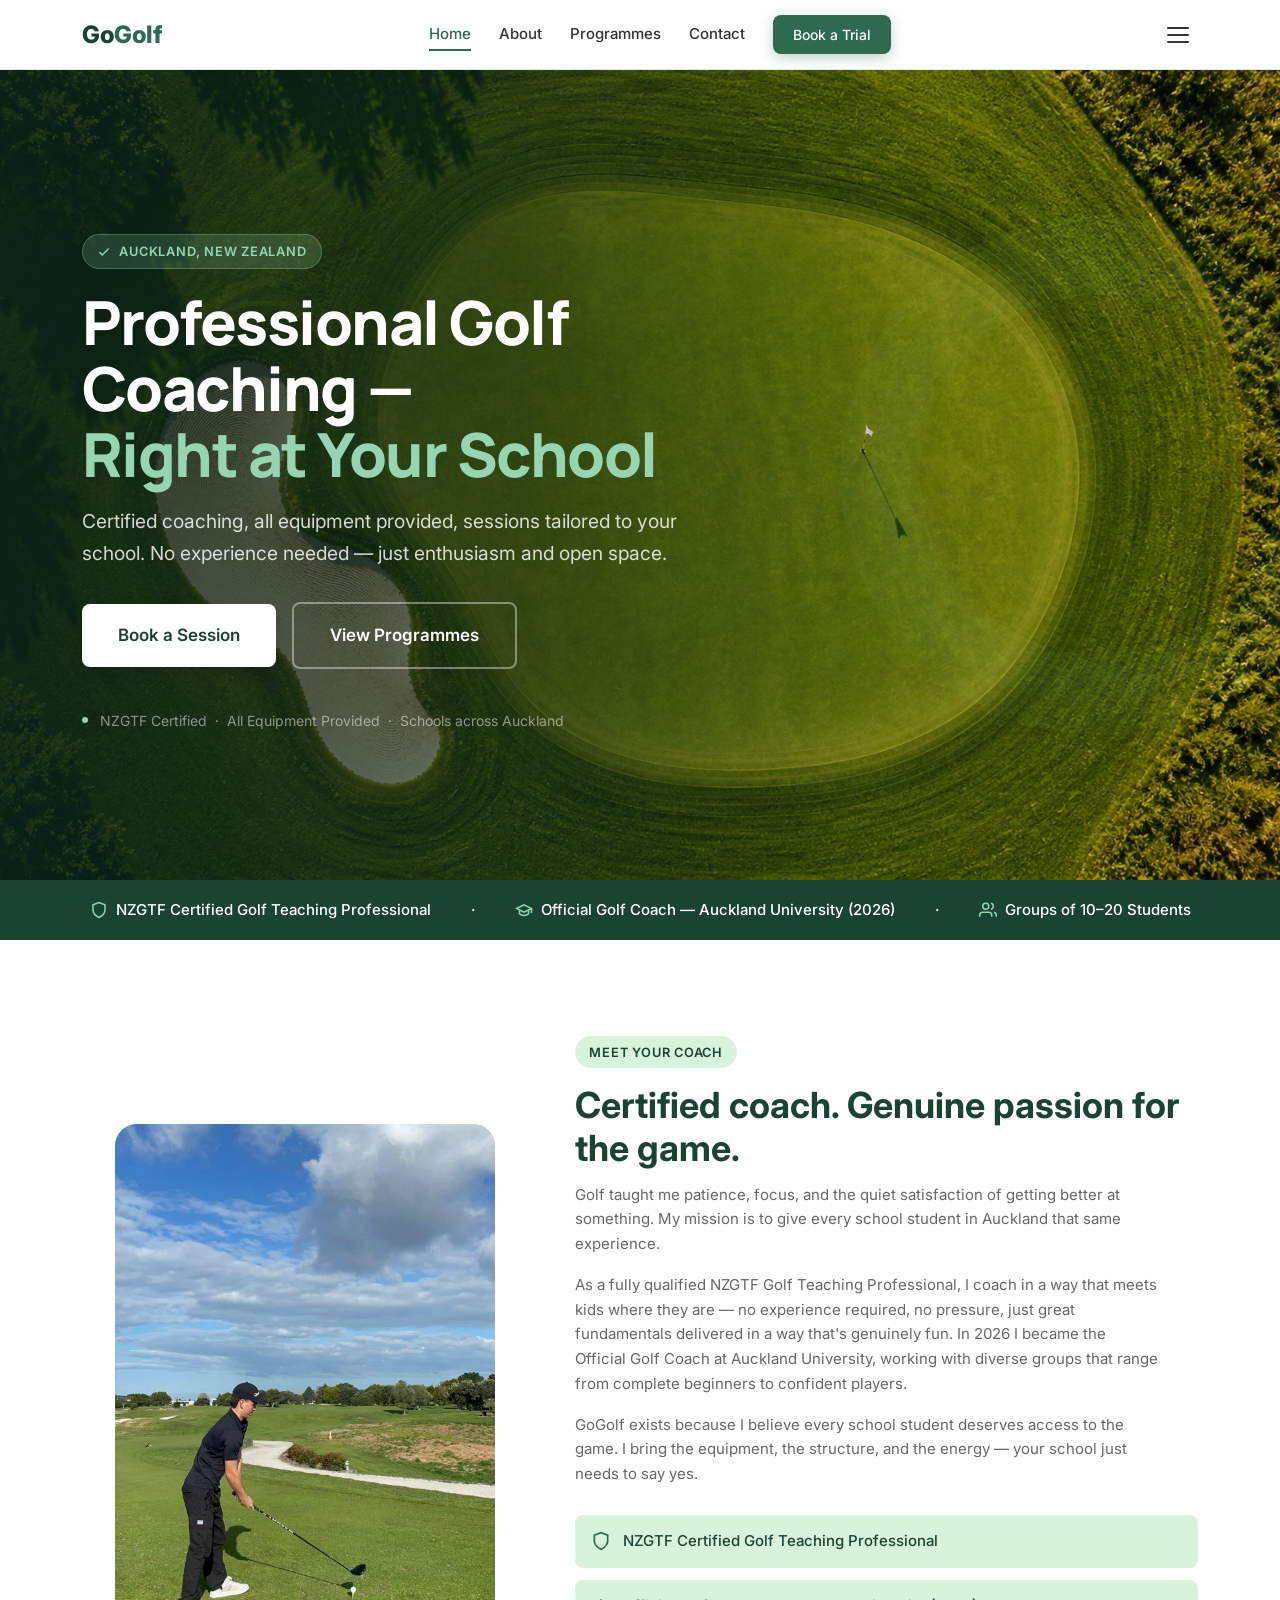
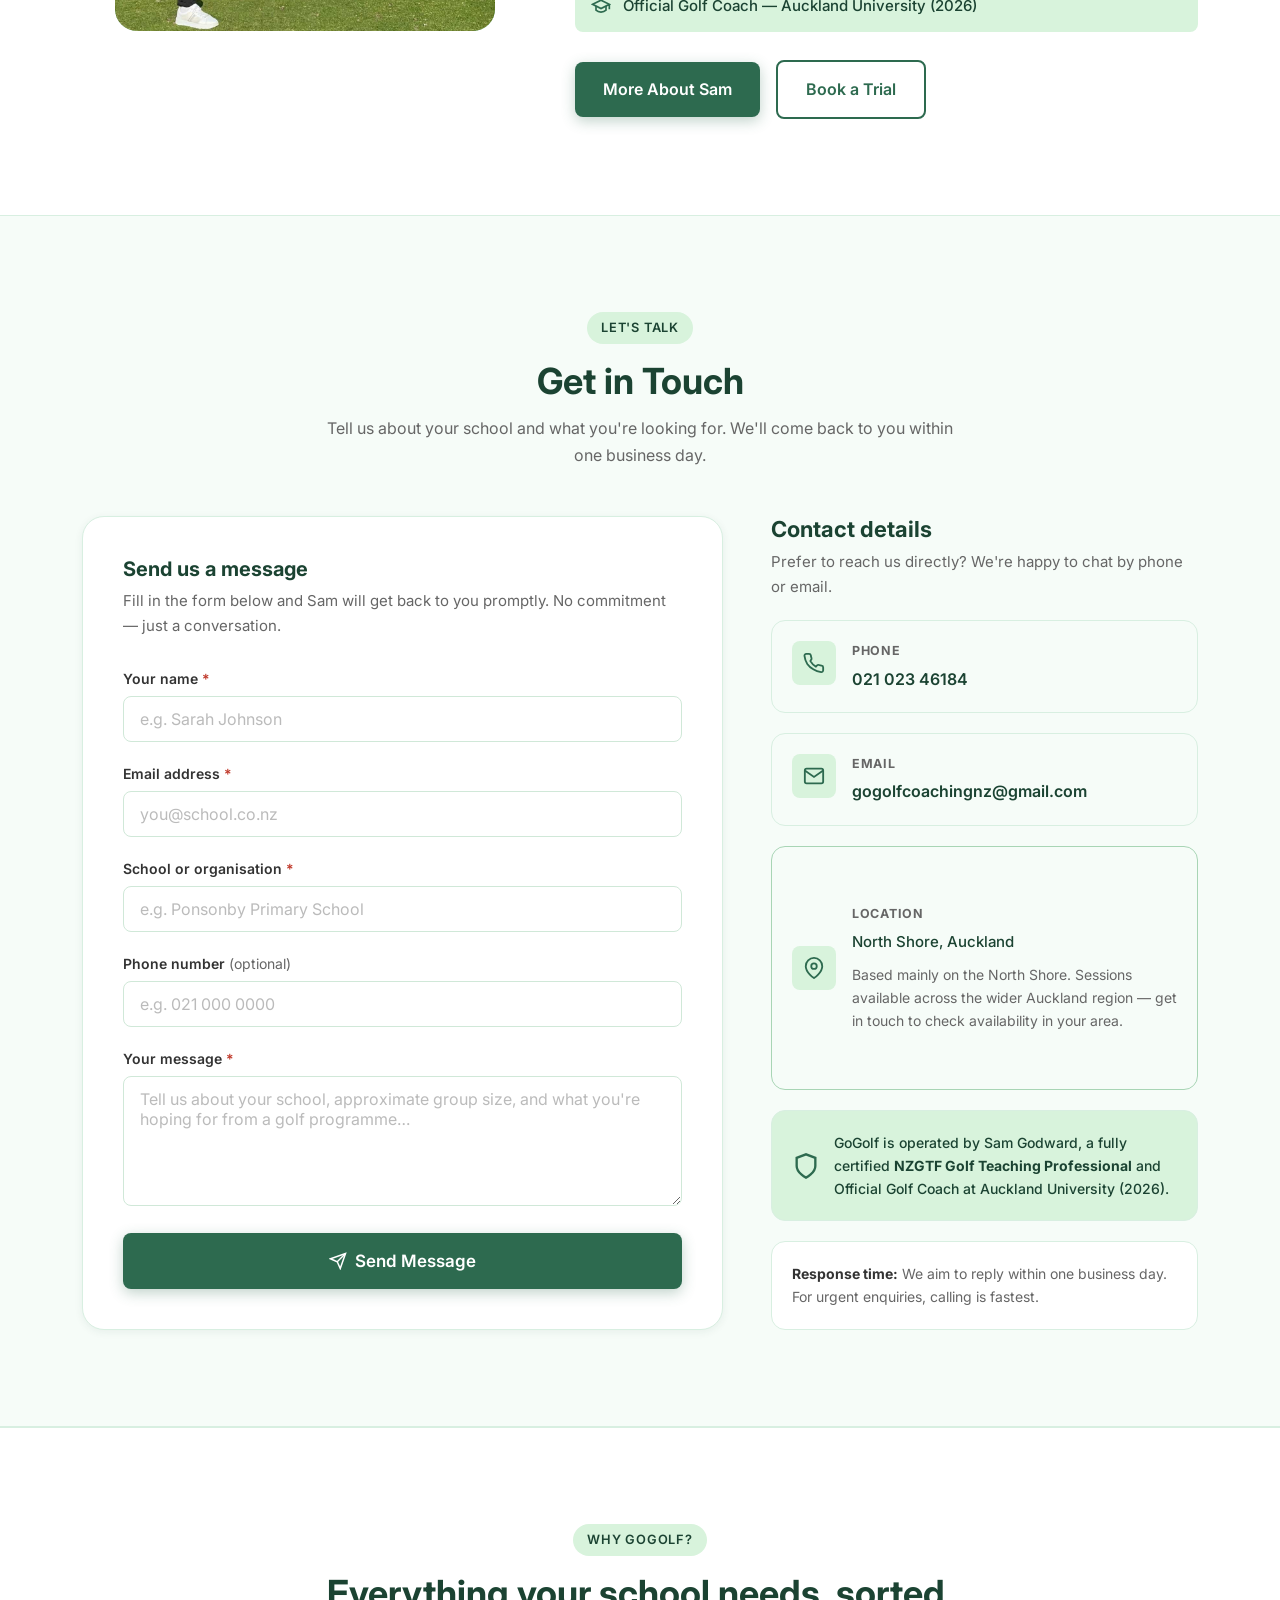
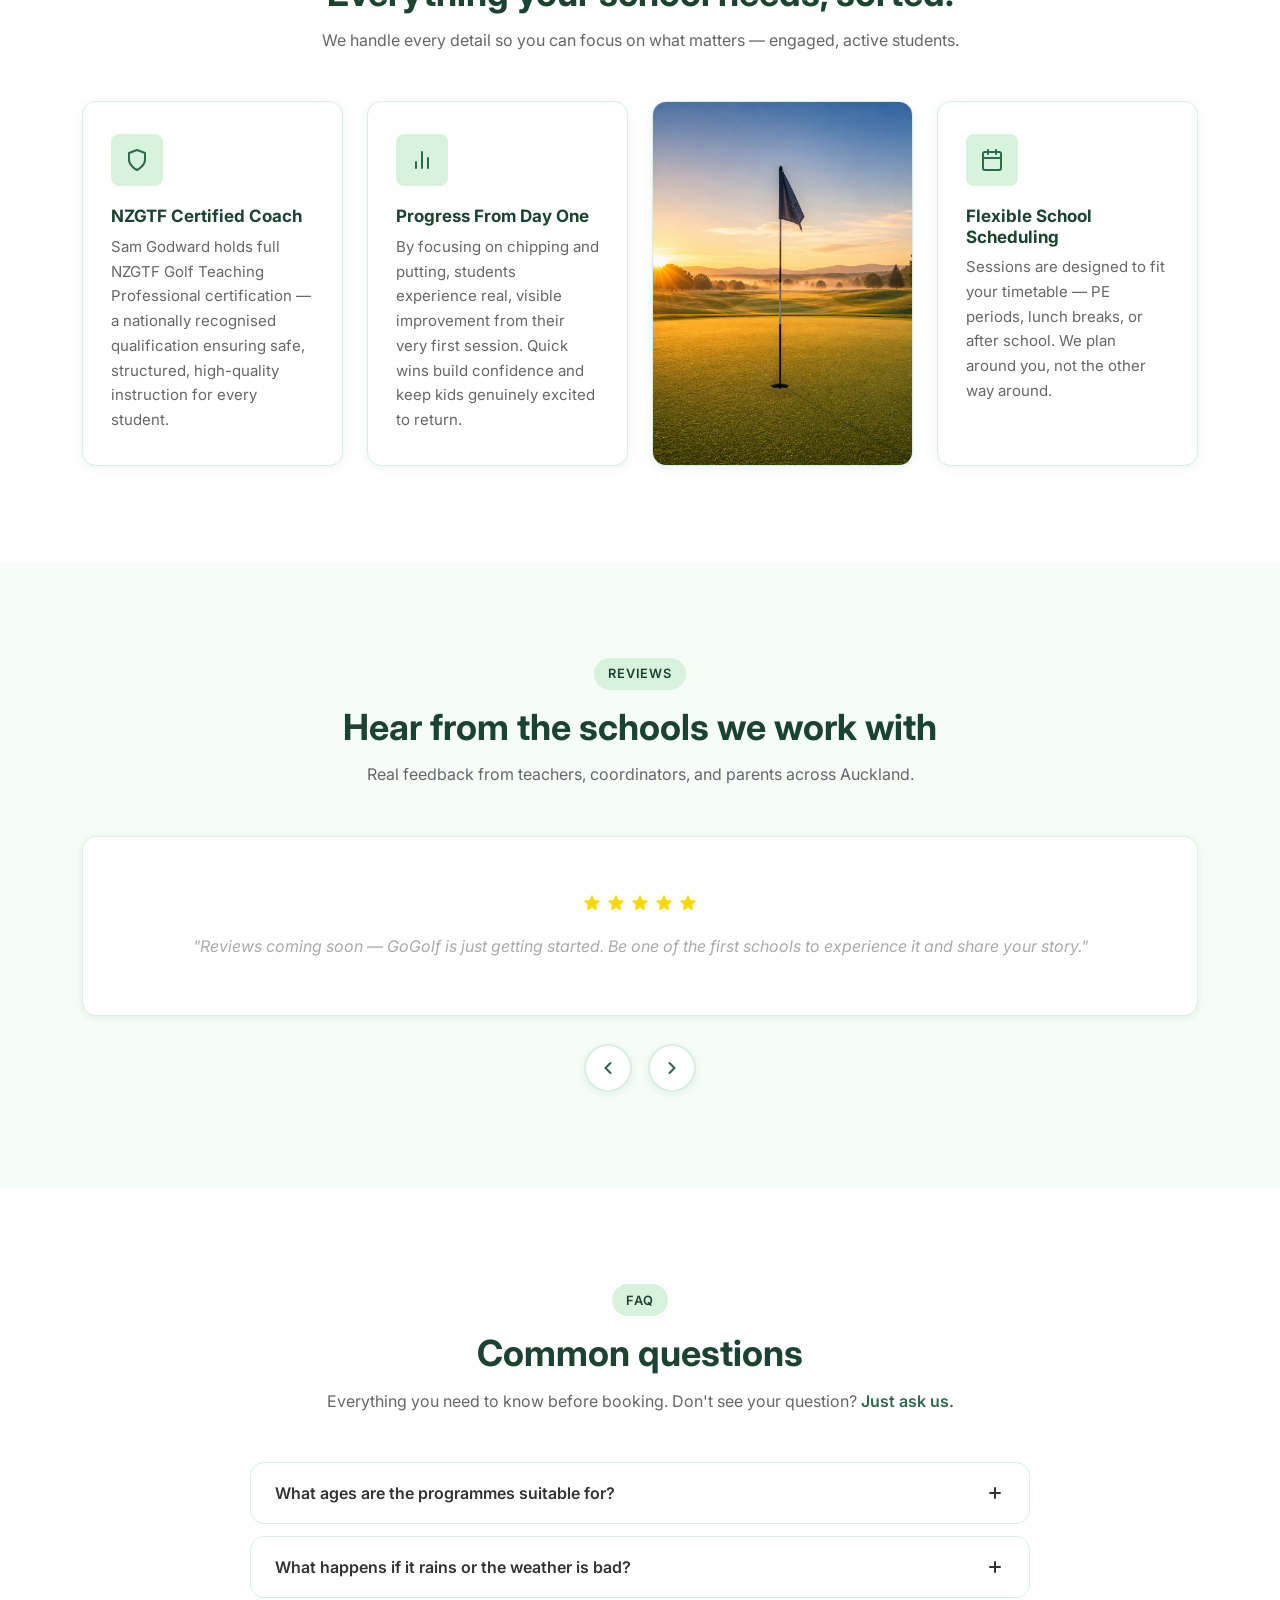
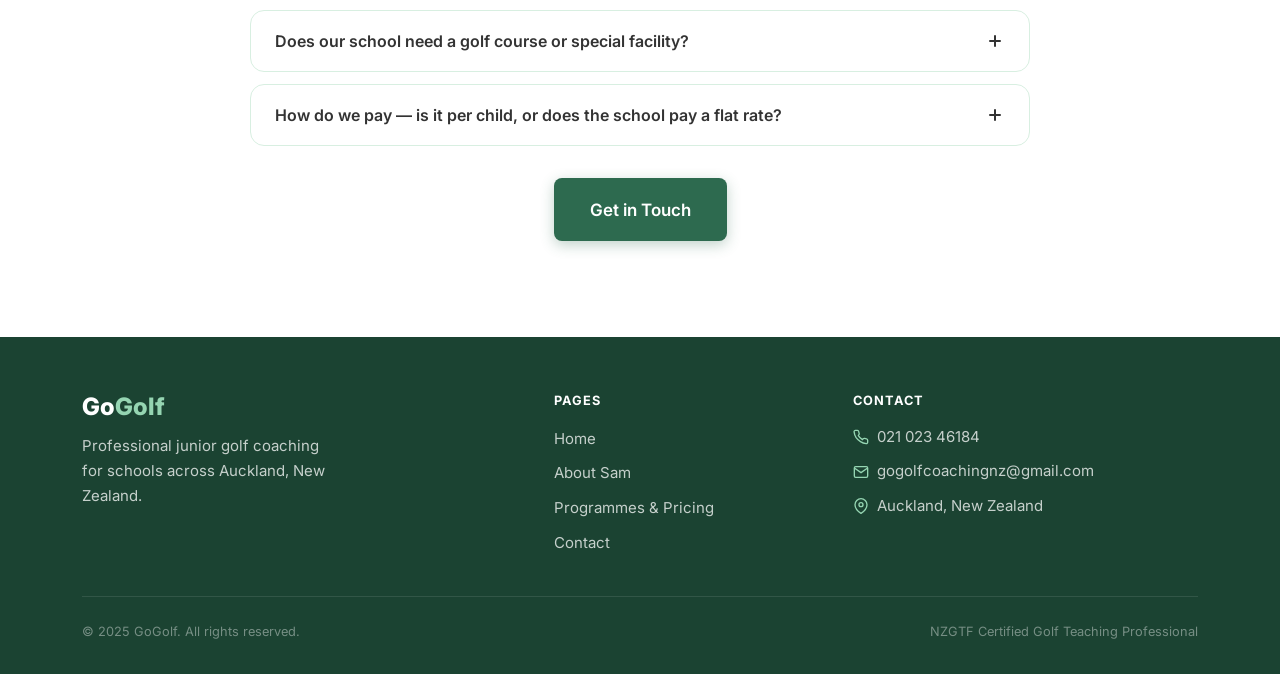
==== commit 3b2f946f: "Add Sam Godward coach photo to Meet Your Coach section" ====
--- a/index.html
+++ b/index.html
@@ -146,10 +146,8 @@
     <div class="container">
       <div class="about-intro fade-up">
 
-        <div class="photo-placeholder" role="img" aria-label="Photo of Sam Godward — coming soon">
-          <svg xmlns="http://www.w3.org/2000/svg" width="72" height="72" fill="none" stroke="currentColor" stroke-width="1.5" stroke-linecap="round" stroke-linejoin="round" viewBox="0 0 24 24" aria-hidden="true"><path d="M20 21v-2a4 4 0 0 0-4-4H8a4 4 0 0 0-4 4v2"/><circle cx="12" cy="7" r="4"/></svg>
-          <span>Sam Godward</span>
-          <span style="font-weight:400;font-size:.8125rem;opacity:.7;">Coach photo coming soon</span>
+        <div class="photo-placeholder">
+          <img src="sam-godward.jpg" alt="Sam Godward, GoGolf coach" style="width:100%;height:100%;object-fit:cover;border-radius:inherit;">
         </div>
 
         <div class="about-bio">
@@ -408,7 +406,7 @@
           </button>
           <div class="faq-answer" id="home-faq1" role="region">
             <div class="faq-answer-inner">
-              <p>Our school programmes are designed primarily for primary and intermediate school students (ages 5–13), though we can adapt content for secondary students too. Sessions are skill-level based, not age-based, so mixed-ability groups work well. Contact us to discuss your specific group.</p>
+              <p>Our school programmes are designed primarily for primary and intermediate school students (ages 5–13). Sessions are skill-level based, not age-based, so mixed-ability groups work well. Contact us to discuss your specific group.</p>
             </div>
           </div>
         </div>
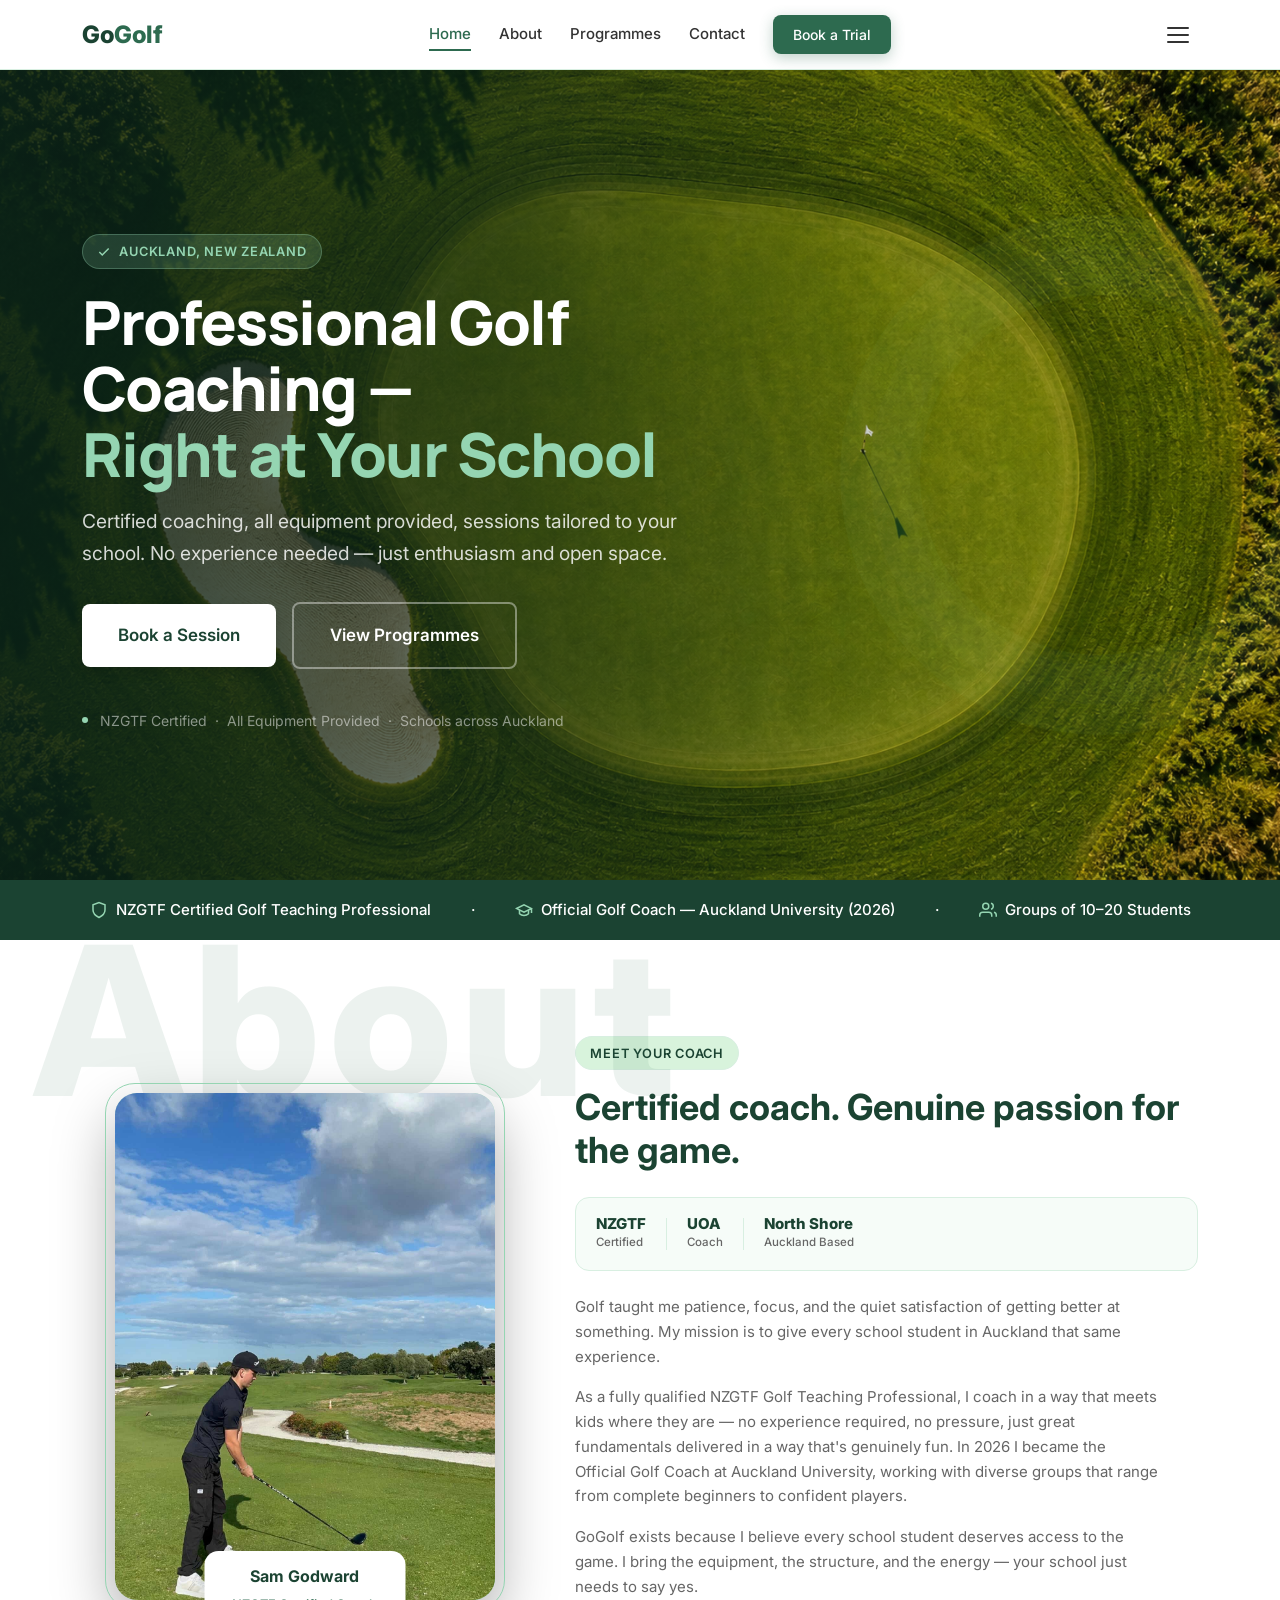
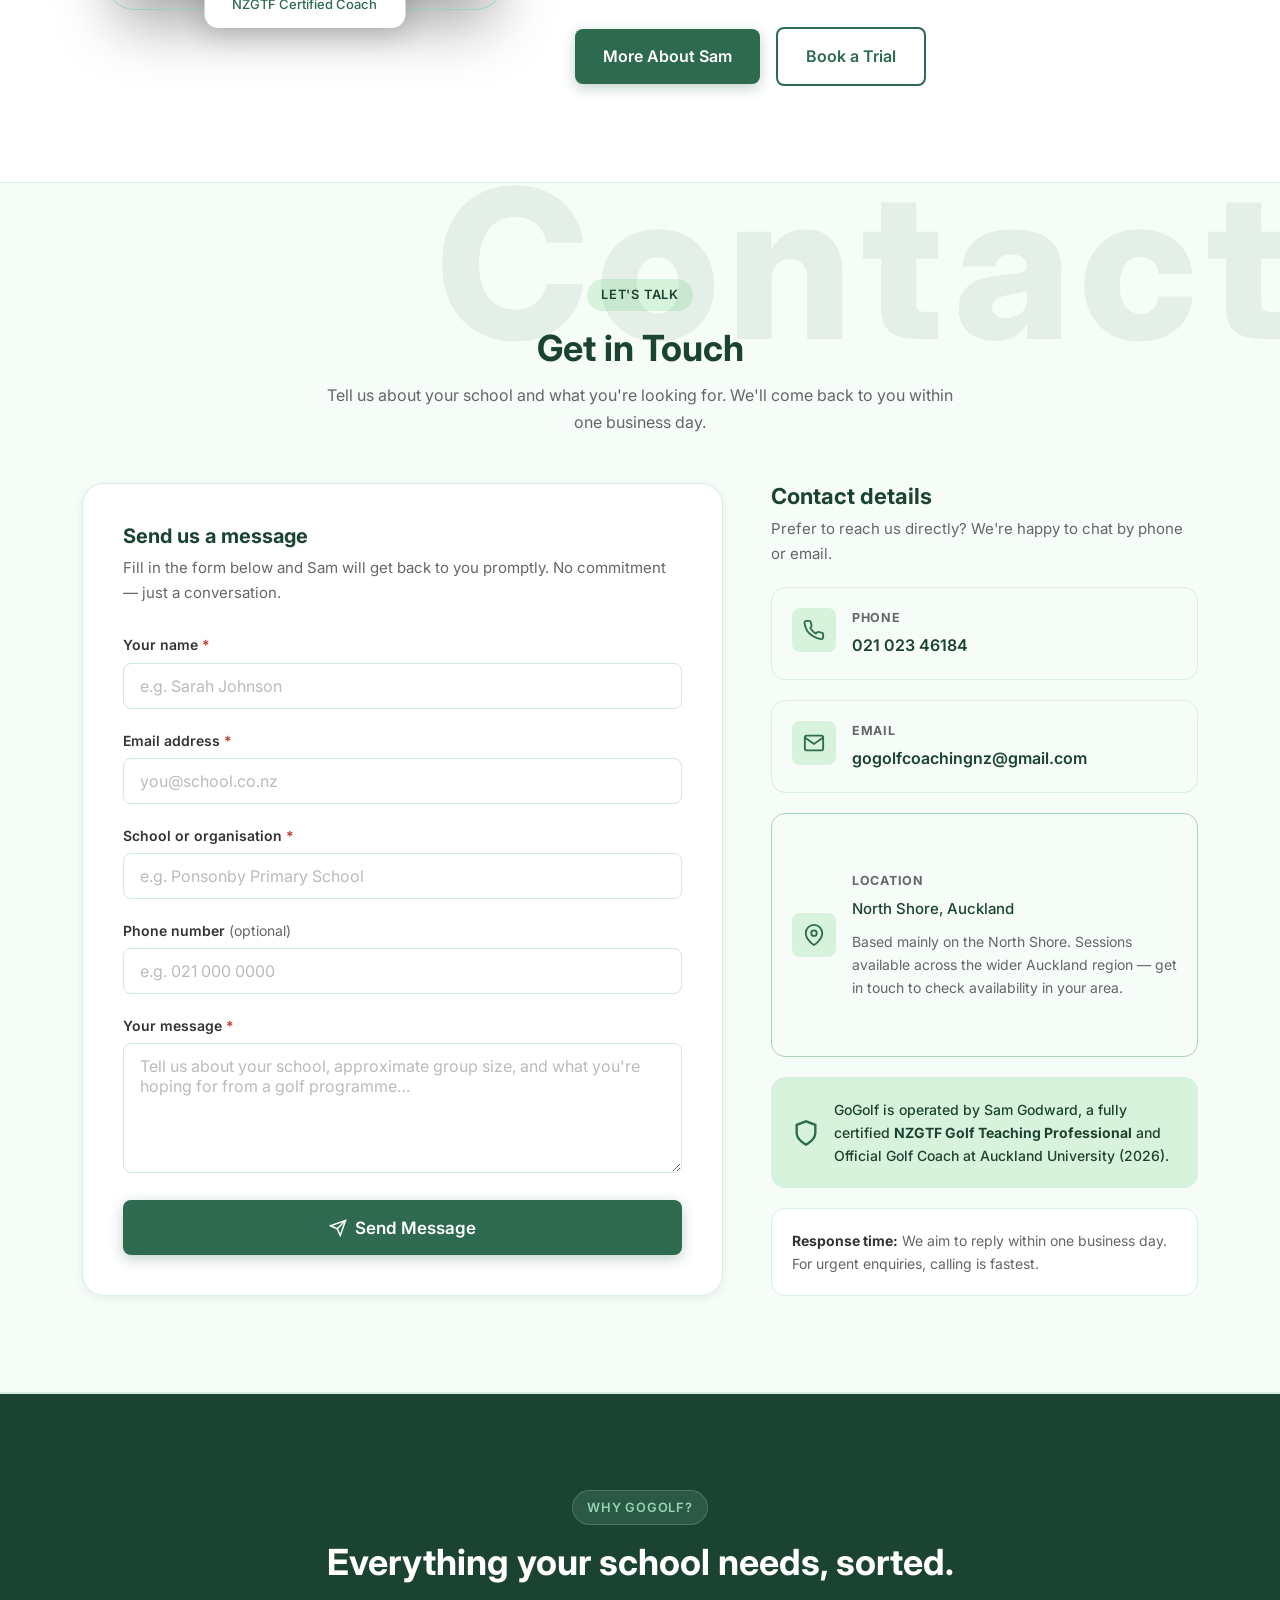
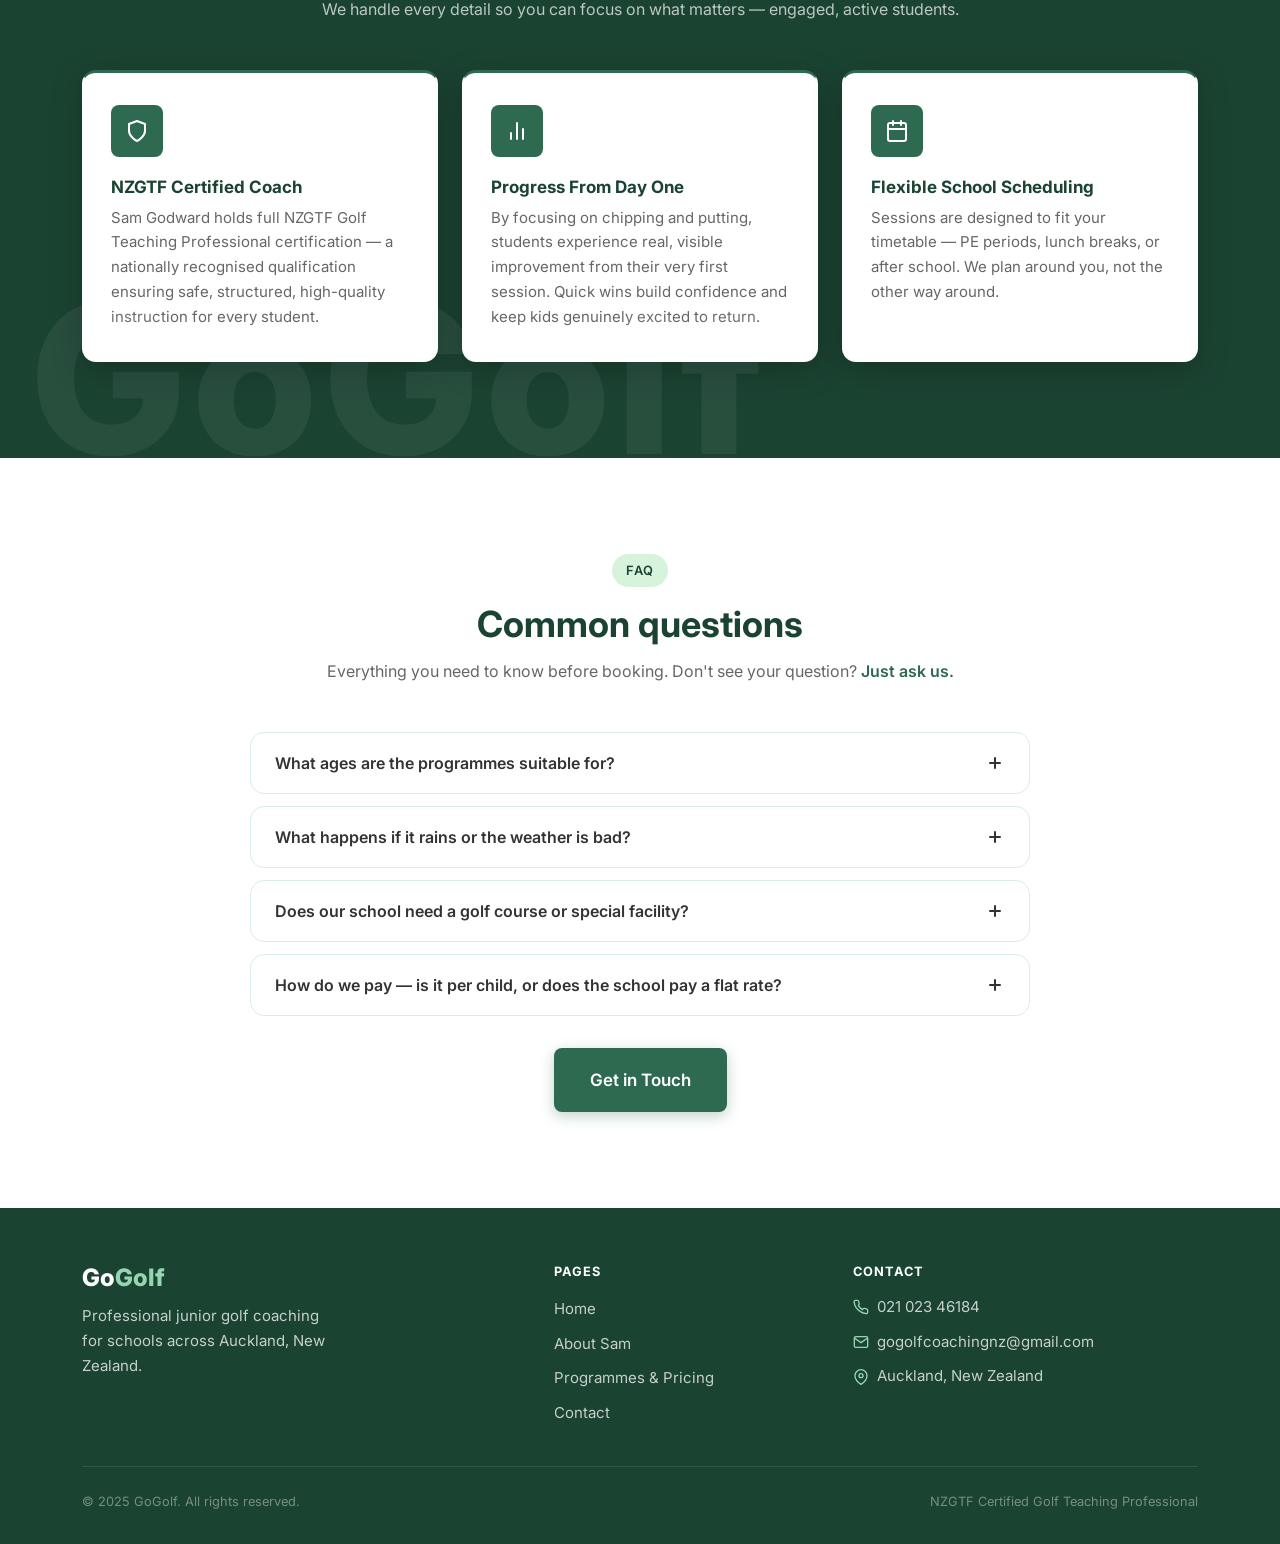
==== commit e9fca3c3: "Add bg-word design elements across all pages and update button styles Co-Authored-By: Claude Sonnet " ====
--- a/index.html
+++ b/index.html
@@ -142,34 +142,45 @@
   </div>
 
   <!-- ABOUT TEASER -->
-  <section class="section" aria-labelledby="home-about-heading" style="background:#fff;">
+  <section class="section about-section" aria-labelledby="home-about-heading">
+    <span class="bg-word bg-word--tl" aria-hidden="true">About</span>
     <div class="container">
       <div class="about-intro fade-up">
 
-        <div class="photo-placeholder">
-          <img src="sam-godward.jpg" alt="Sam Godward, GoGolf coach" style="width:100%;height:100%;object-fit:cover;border-radius:inherit;">
+        <div class="coach-photo-wrap">
+          <div class="photo-placeholder">
+            <img src="sam-godward.jpg" alt="Sam Godward, GoGolf coach" style="width:100%;height:100%;object-fit:cover;border-radius:inherit;">
+          </div>
+          <div class="coach-name-card">
+            <strong>Sam Godward</strong>
+            <span>NZGTF Certified Coach</span>
+          </div>
         </div>
 
         <div class="about-bio">
-          <span class="tag">Meet Your Coach</span>
+          <span class="tag tag-mint">Meet Your Coach</span>
           <h2 id="home-about-heading">Certified coach. Genuine passion for the game.</h2>
 
-          <p style="margin-top:.75rem;font-size:.9375rem;color:var(--text-muted);">Golf taught me patience, focus, and the quiet satisfaction of getting better at something. My mission is to give every school student in Auckland that same experience.</p>
-
-          <p style="margin-top:1rem;font-size:.9375rem;color:var(--text-muted);">As a fully qualified NZGTF Golf Teaching Professional, I coach in a way that meets kids where they are — no experience required, no pressure, just great fundamentals delivered in a way that's genuinely fun. In 2026 I became the Official Golf Coach at Auckland University, working with diverse groups that range from complete beginners to confident players.</p>
-
-          <p style="margin-top:1rem;font-size:.9375rem;color:var(--text-muted);">GoGolf exists because I believe every school student deserves access to the game. I bring the equipment, the structure, and the energy — your school just needs to say yes.</p>
-
-          <div class="credentials" style="margin-top:1.75rem;">
-            <div class="credential-item">
-              <svg xmlns="http://www.w3.org/2000/svg" width="20" height="20" fill="none" stroke="currentColor" stroke-width="2" viewBox="0 0 24 24" aria-hidden="true"><path d="M12 22s8-4 8-10V5l-8-3-8 3v7c0 6 8 10 8 10z"/></svg>
-              NZGTF Certified Golf Teaching Professional
-            </div>
-            <div class="credential-item">
-              <svg xmlns="http://www.w3.org/2000/svg" width="20" height="20" fill="none" stroke="currentColor" stroke-width="2" viewBox="0 0 24 24" aria-hidden="true"><path d="M22 10v6M2 10l10-5 10 5-10 5z"/><path d="M6 12v5c3 3 9 3 12 0v-5"/></svg>
-              Official Golf Coach — Auckland University (2026)
-            </div>
-          </div>
+          <div class="about-stats-row">
+            <div class="about-stat">
+              <span class="about-stat-value">NZGTF</span>
+              <span class="about-stat-label">Certified</span>
+            </div>
+            <div class="about-stat-divider" aria-hidden="true"></div>
+            <div class="about-stat">
+              <span class="about-stat-value">UOA</span>
+              <span class="about-stat-label">Coach</span>
+            </div>
+            <div class="about-stat-divider" aria-hidden="true"></div>
+            <div class="about-stat">
+              <span class="about-stat-value">North Shore</span>
+              <span class="about-stat-label">Auckland Based</span>
+            </div>
+          </div>
+
+          <p>Golf taught me patience, focus, and the quiet satisfaction of getting better at something. My mission is to give every school student in Auckland that same experience.</p>
+          <p>As a fully qualified NZGTF Golf Teaching Professional, I coach in a way that meets kids where they are — no experience required, no pressure, just great fundamentals delivered in a way that's genuinely fun. In 2026 I became the Official Golf Coach at Auckland University, working with diverse groups that range from complete beginners to confident players.</p>
+          <p>GoGolf exists because I believe every school student deserves access to the game. I bring the equipment, the structure, and the energy — your school just needs to say yes.</p>
 
           <div style="margin-top:1.75rem;display:flex;flex-wrap:wrap;gap:1rem;align-items:center;">
             <a href="about.html" class="btn btn-primary">More About Sam</a>
@@ -182,7 +193,8 @@
   </section>
 
   <!-- CONTACT SECTION -->
-  <section id="contact" class="section" aria-labelledby="home-contact-heading" style="background:var(--bg-subtle);border-top:1px solid var(--border);">
+  <section id="contact" class="section" aria-labelledby="home-contact-heading" style="background:var(--bg-subtle);border-top:1px solid var(--border);position:relative;overflow:hidden;">
+    <span class="bg-word bg-word--tr bg-word--light" aria-hidden="true">Contact</span>
     <div class="container">
       <div class="section-header fade-up">
         <span class="tag">Let's Talk</span>
@@ -321,7 +333,8 @@
   <hr style="border:none;border-top:2px solid var(--border);margin:0;">
 
   <!-- BENEFITS -->
-  <section class="section benefits" aria-labelledby="benefits-heading" style="background:#fff;">
+  <section class="section benefits benefits-dark" aria-labelledby="benefits-heading" style="position:relative;overflow:hidden;">
+    <span class="bg-word bg-word--bl" aria-hidden="true">GoGolf</span>
     <div class="container">
       <div class="section-header fade-up">
         <span class="tag">Why GoGolf?</span>
@@ -343,10 +356,7 @@
           <h3>Progress From Day One</h3>
           <p>By focusing on chipping and putting, students experience real, visible improvement from their very first session. Quick wins build confidence and keep kids genuinely excited to return.</p>
         </div>
-        <div class="benefit-card benefit-card-image">
-          <img src="benefit-photo.png" alt="Students enjoying a GoGolf coaching session on school grounds" loading="lazy">
-        </div>
-        <div class="benefit-card">
+<div class="benefit-card">
           <div class="benefit-icon" aria-hidden="true">
             <svg xmlns="http://www.w3.org/2000/svg" width="24" height="24" fill="none" stroke="currentColor" stroke-width="2" stroke-linecap="round" stroke-linejoin="round" viewBox="0 0 24 24"><rect x="3" y="4" width="18" height="18" rx="2"/><line x1="16" y1="2" x2="16" y2="6"/><line x1="8" y1="2" x2="8" y2="6"/><line x1="3" y1="10" x2="21" y2="10"/></svg>
           </div>
@@ -357,36 +367,6 @@
     </div>
   </section>
 
-  <!-- TESTIMONIALS -->
-  <section class="section testimonials" aria-labelledby="testimonials-heading">
-    <div class="container">
-      <div class="section-header fade-up">
-        <span class="tag">Reviews</span>
-        <h2 id="testimonials-heading">Hear from the schools we work with</h2>
-        <p>Real feedback from teachers, coordinators, and parents across Auckland.</p>
-      </div>
-      <div class="testimonial-placeholder fade-up" role="region" aria-label="Testimonials coming soon">
-        <div class="stars" aria-hidden="true">
-          <svg xmlns="http://www.w3.org/2000/svg" width="20" height="20" fill="currentColor" viewBox="0 0 24 24"><polygon points="12 2 15.09 8.26 22 9.27 17 14.14 18.18 21.02 12 17.77 5.82 21.02 7 14.14 2 9.27 8.91 8.26 12 2"/></svg>
-          <svg xmlns="http://www.w3.org/2000/svg" width="20" height="20" fill="currentColor" viewBox="0 0 24 24"><polygon points="12 2 15.09 8.26 22 9.27 17 14.14 18.18 21.02 12 17.77 5.82 21.02 7 14.14 2 9.27 8.91 8.26 12 2"/></svg>
-          <svg xmlns="http://www.w3.org/2000/svg" width="20" height="20" fill="currentColor" viewBox="0 0 24 24"><polygon points="12 2 15.09 8.26 22 9.27 17 14.14 18.18 21.02 12 17.77 5.82 21.02 7 14.14 2 9.27 8.91 8.26 12 2"/></svg>
-          <svg xmlns="http://www.w3.org/2000/svg" width="20" height="20" fill="currentColor" viewBox="0 0 24 24"><polygon points="12 2 15.09 8.26 22 9.27 17 14.14 18.18 21.02 12 17.77 5.82 21.02 7 14.14 2 9.27 8.91 8.26 12 2"/></svg>
-          <svg xmlns="http://www.w3.org/2000/svg" width="20" height="20" fill="currentColor" viewBox="0 0 24 24"><polygon points="12 2 15.09 8.26 22 9.27 17 14.14 18.18 21.02 12 17.77 5.82 21.02 7 14.14 2 9.27 8.91 8.26 12 2"/></svg>
-        </div>
-        <p><em>"Reviews coming soon — GoGolf is just getting started. Be one of the first schools to experience it and share your story."</em></p>
-      </div>
-
-      <div class="testimonial-arrows">
-        <button class="testimonial-arrow" aria-label="Previous review">
-          <svg xmlns="http://www.w3.org/2000/svg" width="20" height="20" fill="none" stroke="currentColor" stroke-width="2.5" stroke-linecap="round" stroke-linejoin="round" viewBox="0 0 24 24" aria-hidden="true"><polyline points="15 18 9 12 15 6"/></svg>
-        </button>
-        <button class="testimonial-arrow" aria-label="Next review">
-          <svg xmlns="http://www.w3.org/2000/svg" width="20" height="20" fill="none" stroke="currentColor" stroke-width="2.5" stroke-linecap="round" stroke-linejoin="round" viewBox="0 0 24 24" aria-hidden="true"><polyline points="9 18 15 12 9 6"/></svg>
-        </button>
-      </div>
-
-    </div>
-  </section>
 
   <!-- FAQ -->
   <section class="section" aria-labelledby="home-faq-heading" style="background:#fff;">
--- a/css/styles.css
+++ b/css/styles.css
@@ -112,6 +112,14 @@
 .btn-white:hover, .btn-white:focus-visible {
   background: var(--primary-light); transform: translateY(-2px);
 }
+.btn-accent {
+  background: var(--accent); color: var(--primary-dark);
+  box-shadow: 0 4px 14px rgba(149,213,178,.25);
+}
+.btn-accent:hover, .btn-accent:focus-visible {
+  background: #74c69d; transform: translateY(-2px);
+  box-shadow: 0 6px 22px rgba(149,213,178,.35);
+}
 .btn-lg { padding: 1.1rem 2.25rem; font-size: 1.0625rem; }
 .btn-full { width: 100%; justify-content: center; }
 
@@ -285,7 +293,7 @@
   display: grid; grid-template-columns: 1fr; gap: 1.5rem;
 }
 @media (min-width: 640px) { .benefits-grid { grid-template-columns: repeat(2,1fr); } }
-@media (min-width: 1024px) { .benefits-grid { grid-template-columns: repeat(4,1fr); } }
+@media (min-width: 1024px) { .benefits-grid { grid-template-columns: repeat(3,1fr); } }
 
 .benefit-card-image {
   overflow: hidden;
@@ -297,6 +305,32 @@
   width: 100%; height: 100%;
   object-fit: cover; object-position: center;
   display: block; flex: 1;
+}
+
+/* ============================================================
+   BENEFITS DARK (home page)
+   ============================================================ */
+.benefits-dark { background: var(--primary-dark); }
+.benefits-dark .section-header .tag {
+  background: rgba(149,213,178,.15); color: var(--accent);
+  border: 1px solid rgba(149,213,178,.25);
+}
+.benefits-dark .section-header h2 { color: #fff; }
+.benefits-dark .section-header p { color: rgba(255,255,255,.7); }
+.benefits-dark .benefit-card {
+  border-color: transparent;
+  box-shadow: 0 8px 32px rgba(0,0,0,.22);
+  border-top: 3px solid var(--primary);
+}
+.benefits-dark .benefit-card:hover {
+  box-shadow: 0 16px 48px rgba(0,0,0,.32);
+}
+.benefits-dark .benefit-icon {
+  background: var(--primary); color: #fff;
+}
+.benefits-dark .benefit-card-image {
+  border-top: none;
+  box-shadow: 0 8px 32px rgba(0,0,0,.3);
 }
 
 .benefit-card {
@@ -406,6 +440,7 @@
 .cta-block {
   background: linear-gradient(135deg, var(--primary-dark) 0%, var(--primary) 100%);
   color: #fff; padding: 5rem 0; text-align: center;
+  position: relative; overflow: hidden;
 }
 .cta-block h2 { color: #fff; margin-bottom: 1rem; }
 .cta-block p { color: rgba(255,255,255,.8); font-size: 1.125rem; margin: 0 auto 2rem; }
@@ -416,9 +451,29 @@
 .page-hero {
   background: linear-gradient(135deg, var(--primary-dark) 0%, var(--primary) 100%);
   color: #fff; padding: 4rem 0 3.5rem; text-align: center;
+  position: relative; overflow: hidden;
 }
 .page-hero h1 { color: #fff; margin-bottom: .75rem; }
 .page-hero p { color: rgba(255,255,255,.8); font-size: 1.125rem; margin: 0 auto; }
+
+.bg-word {
+  position: absolute; top: 50%; left: 50%;
+  transform: translate(-50%, -50%);
+  font-size: clamp(5rem, 22vw, 13rem);
+  font-weight: 800; letter-spacing: .04em;
+  color: rgba(255,255,255,.06);
+  white-space: nowrap; pointer-events: none;
+  user-select: none; z-index: 0; line-height: 1;
+}
+.bg-word--tl { top: -1.5rem; left: 2rem; transform: none; }
+.bg-word--tr { top: -1.5rem; right: -1rem; left: auto; transform: none; }
+.bg-word--bl { top: auto; bottom: -1.5rem; left: 2rem; transform: none; }
+.bg-word--tc { top: -1.5rem; left: 50%; transform: translateX(-50%); }
+.bg-word--br { top: auto; bottom: -1.5rem; right: -1rem; left: auto; transform: none; }
+.about-section .bg-word,
+.bg-word--light { color: rgba(45,106,79,.09); }
+.page-hero .container,
+.cta-block .container { position: relative; z-index: 1; }
 
 /* ============================================================
    ABOUT PAGE
@@ -443,6 +498,76 @@
 
 .about-bio p + p { margin-top: 1rem; }
 
+/* ============================================================
+   ABOUT SECTION — HOME PAGE (dark)
+   ============================================================ */
+.about-section {
+  background: #fff;
+  position: relative; overflow: hidden;
+}
+
+.tag-mint {
+  background: var(--primary-light); color: var(--primary-dark);
+  border: 1px solid var(--border);
+}
+
+.about-section .about-bio h2 { color: var(--primary-dark); }
+.about-section .about-bio p {
+  font-size: .9375rem; color: var(--text-muted); margin-top: 1rem;
+}
+
+.coach-photo-wrap {
+  position: relative; max-width: 380px;
+  margin: 0 auto; padding-bottom: 1.75rem;
+}
+.coach-photo-wrap::after {
+  content: '';
+  position: absolute;
+  inset: -10px -10px calc(1.75rem - 10px) -10px;
+  border: 1.5px solid var(--accent);
+  border-radius: calc(var(--radius-lg) + 8px);
+  pointer-events: none;
+}
+.coach-photo-wrap .photo-placeholder {
+  box-shadow: 0 24px 60px rgba(0,0,0,.35);
+}
+.coach-name-card {
+  position: absolute; bottom: 0; left: 50%;
+  transform: translateX(-50%);
+  background: #fff; border-radius: var(--radius-md);
+  padding: .75rem 1.75rem; text-align: center;
+  box-shadow: 0 8px 28px rgba(0,0,0,.18);
+  white-space: nowrap; z-index: 1;
+}
+.coach-name-card strong {
+  display: block; color: var(--primary-dark);
+  font-size: 1rem; font-weight: 700;
+}
+.coach-name-card span {
+  color: var(--primary); font-size: .8125rem; font-weight: 500;
+}
+
+.about-stats-row {
+  display: flex; align-items: center;
+  gap: 1.25rem; margin: 1.5rem 0;
+  padding: 1.125rem 1.25rem;
+  background: var(--bg-subtle);
+  border: 1px solid var(--border);
+  border-radius: var(--radius-md);
+}
+.about-stat { display: flex; flex-direction: column; gap: .15rem; }
+.about-stat-value {
+  color: var(--primary-dark); font-weight: 800;
+  font-size: .9375rem; line-height: 1;
+}
+.about-stat-label {
+  color: var(--text-muted); font-size: .72rem; font-weight: 500;
+}
+.about-stat-divider {
+  width: 1px; height: 2rem;
+  background: var(--border); flex-shrink: 0;
+}
+
 .credentials {
   margin-top: 2rem; display: flex; flex-direction: column; gap: .75rem;
 }
@@ -468,6 +593,44 @@
 .value-card .value-emoji { font-size: 2.25rem; display: block; margin-bottom: .75rem; }
 .value-card h3 { font-size: 1rem; margin-bottom: .375rem; }
 .value-card p { font-size: .875rem; color: var(--text-muted); max-width: none; }
+
+.value-card-v2 {
+  background: #fff; border: 1px solid var(--border);
+  border-top: 3px solid var(--primary);
+  border-radius: var(--radius-md); padding: 2rem 1.75rem;
+  position: relative; overflow: hidden;
+  box-shadow: var(--shadow-sm);
+  transition: transform var(--ease), box-shadow var(--ease);
+}
+.value-card-v2:hover { transform: translateY(-4px); box-shadow: var(--shadow-md); }
+.value-card-v2::before {
+  content: attr(data-num);
+  position: absolute; top: -.5rem; right: 1rem;
+  font-size: 5.5rem; font-weight: 800;
+  color: var(--primary-light); line-height: 1;
+  pointer-events: none; user-select: none;
+}
+.value-card-v2 h3 {
+  font-size: 1.125rem; font-weight: 700;
+  color: var(--primary-dark); margin-bottom: .625rem; position: relative;
+}
+.value-card-v2 p { font-size: .9375rem; color: var(--text-muted); max-width: none; position: relative; }
+
+.about-stats-grid {
+  display: grid; grid-template-columns: repeat(2, 1fr);
+  gap: .75rem; margin: 1.5rem 0;
+}
+.about-stat-box {
+  background: rgba(255,255,255,.06);
+  border: 1px solid rgba(255,255,255,.12);
+  border-radius: var(--radius-sm); padding: .875rem 1rem;
+}
+
+.approach-section { background: var(--bg-subtle); }
+.approach-section .approach-text p {
+  font-size: .9375rem; color: var(--text-muted); margin-top: 1rem;
+}
+.approach-section .approach-text p:first-of-type { margin-top: .75rem; }
 
 /* ============================================================
    APPROACH SECTION (about page)
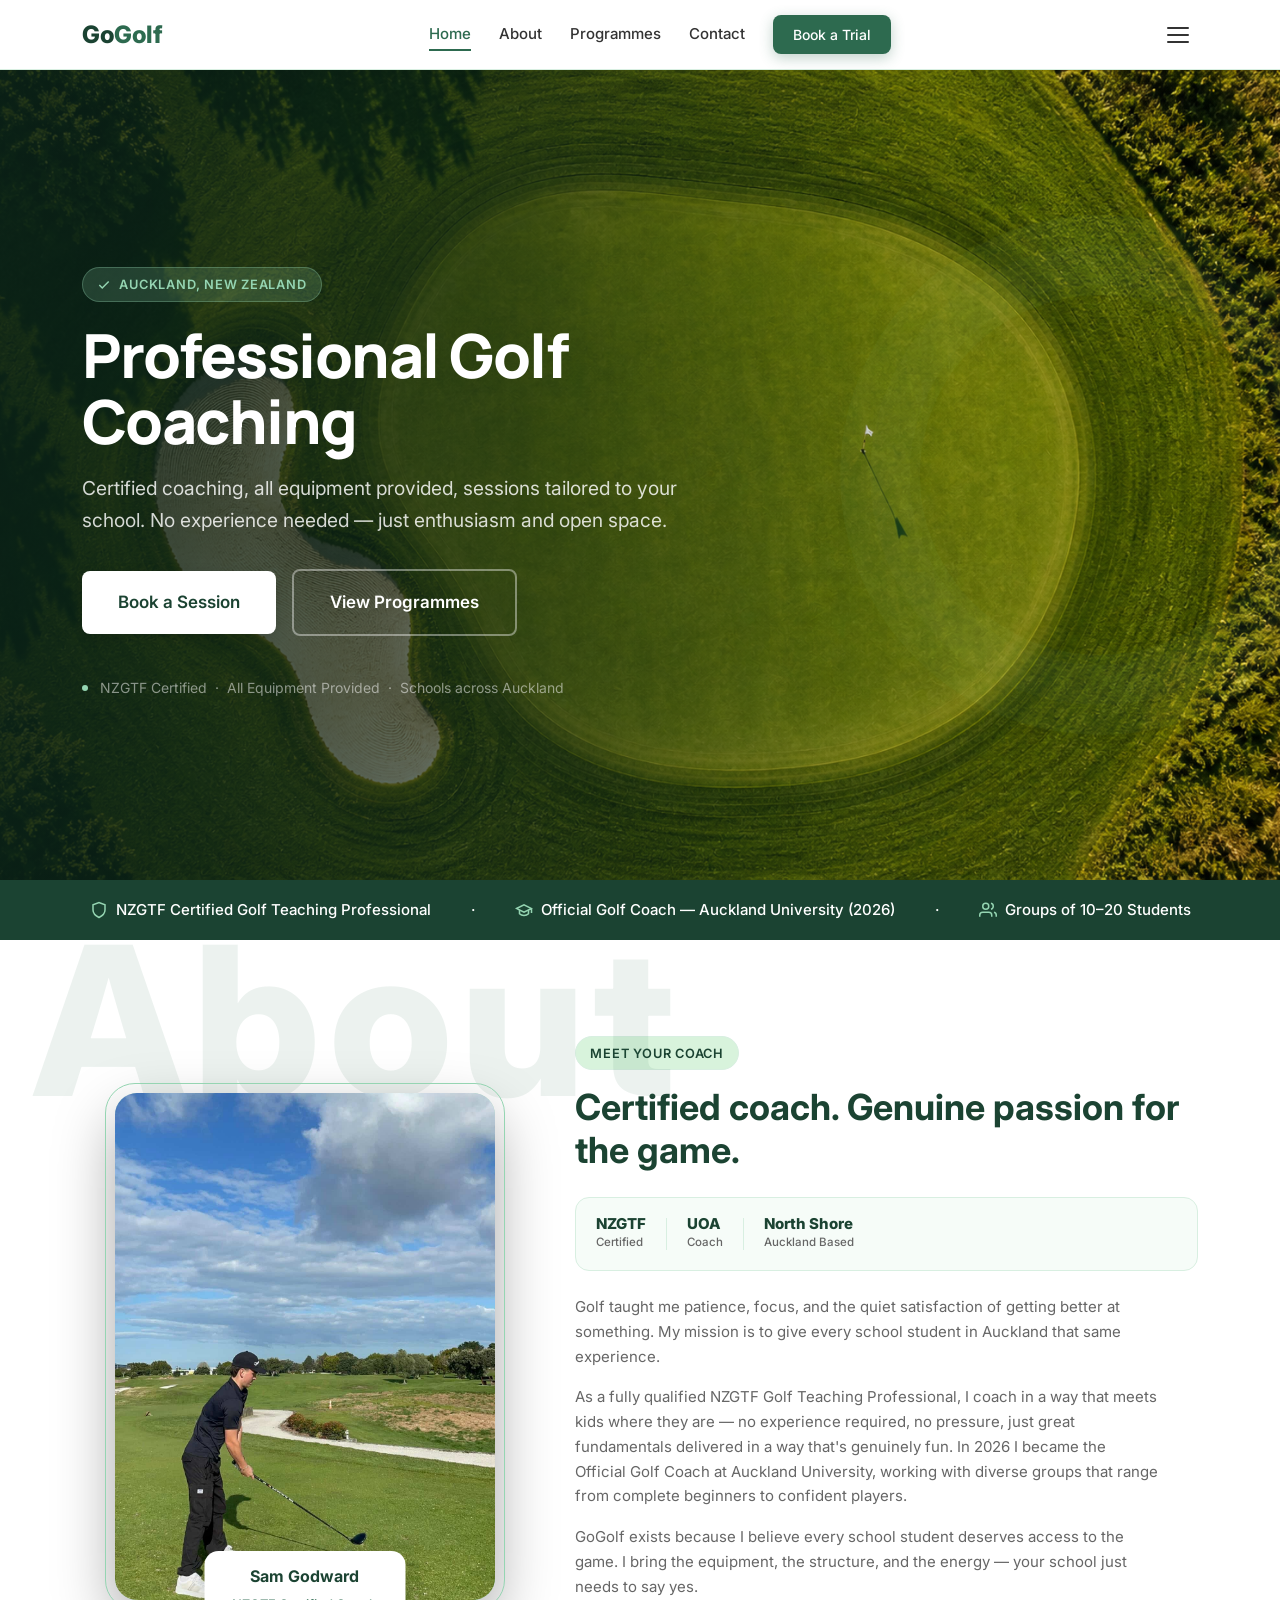
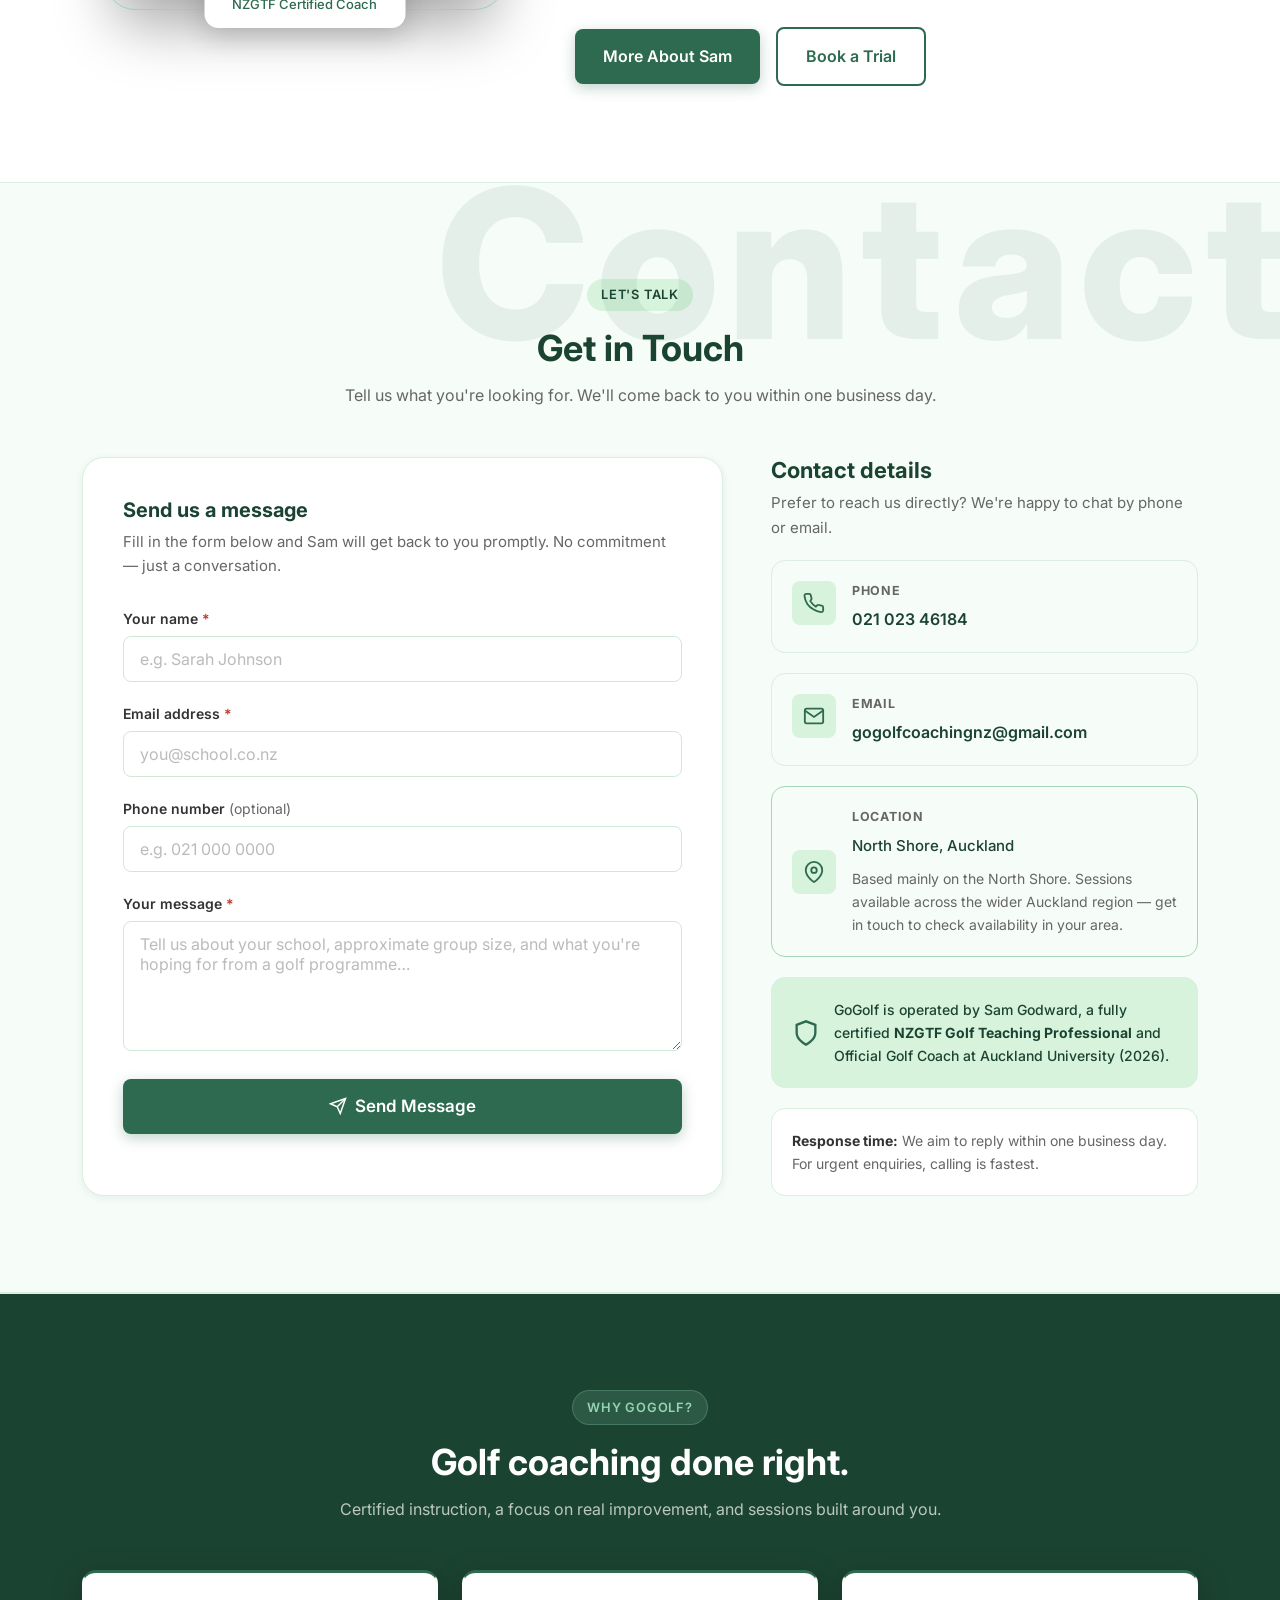
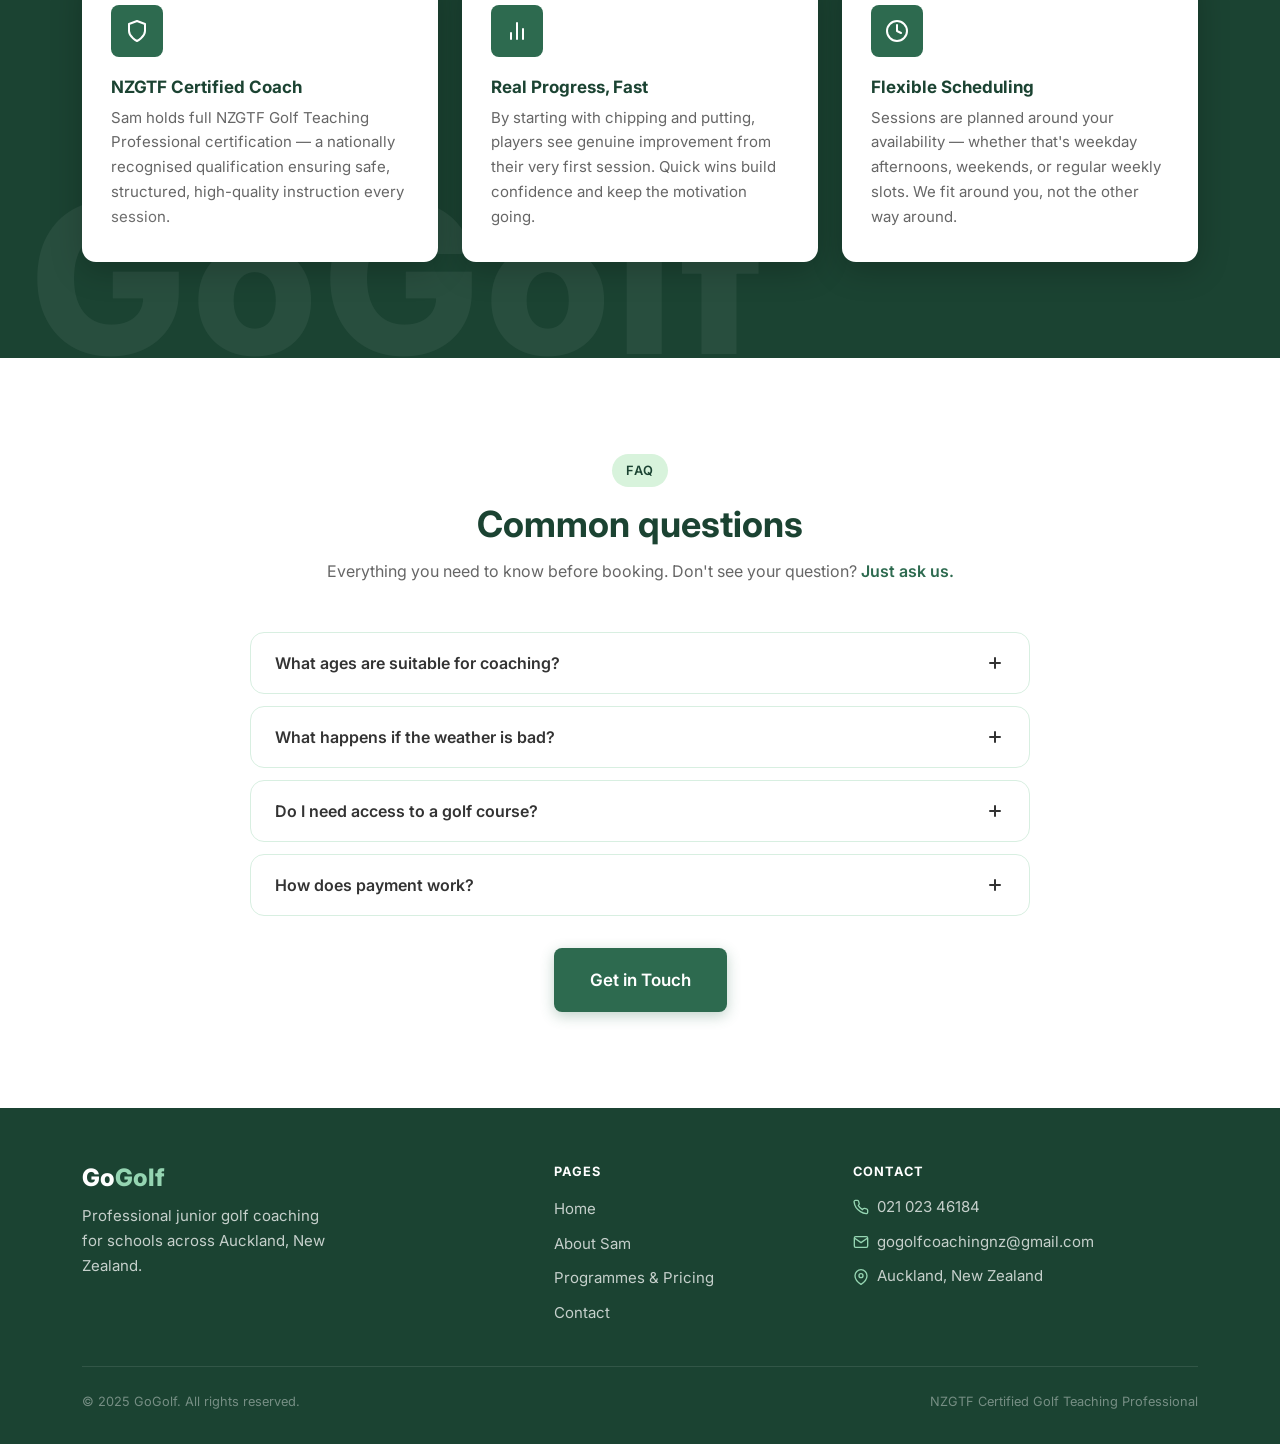
==== commit 4707cfb5: "Remove school-focused language and update pricing, programmes, and FAQ content Co-Authored-By: Claud" ====
--- a/index.html
+++ b/index.html
@@ -105,7 +105,7 @@
           <svg xmlns="http://www.w3.org/2000/svg" width="14" height="14" fill="none" stroke="currentColor" stroke-width="2.5" viewBox="0 0 24 24"><polyline points="20 6 9 17 4 12"/></svg>
           Auckland, New Zealand
         </div>
-        <h1>Professional Golf Coaching —<br><em>Right at Your School</em></h1>
+        <h1>Professional Golf Coaching</h1>
         <p>Certified coaching, all equipment provided, sessions tailored to your school. No experience needed — just enthusiasm and open space.</p>
         <div class="hero-actions">
           <a href="contact.html" class="btn btn-white btn-lg">Book a Session</a>
@@ -199,7 +199,7 @@
       <div class="section-header fade-up">
         <span class="tag">Let's Talk</span>
         <h2 id="home-contact-heading">Get in Touch</h2>
-        <p>Tell us about your school and what you're looking for. We'll come back to you within one business day.</p>
+        <p>Tell us what you're looking for. We'll come back to you within one business day.</p>
       </div>
       <div class="contact-layout">
 
@@ -235,15 +235,6 @@
               >
             </div>
 
-            <div class="form-group">
-              <label for="home-school">School or organisation <span aria-hidden="true" style="color:#c0392b;">*</span></label>
-              <input
-                type="text" id="home-school" name="school"
-                placeholder="e.g. Ponsonby Primary School"
-                required
-                aria-required="true"
-              >
-            </div>
 
             <div class="form-group">
               <label for="home-phone">Phone number <span aria-label="optional" style="color:var(--text-muted);font-weight:400;">(optional)</span></label>
@@ -338,8 +329,8 @@
     <div class="container">
       <div class="section-header fade-up">
         <span class="tag">Why GoGolf?</span>
-        <h2 id="benefits-heading">Everything your school needs, sorted.</h2>
-        <p>We handle every detail so you can focus on what matters — engaged, active students.</p>
+        <h2 id="benefits-heading">Golf coaching done right.</h2>
+        <p>Certified instruction, a focus on real improvement, and sessions built around you.</p>
       </div>
       <div class="benefits-grid stagger">
         <div class="benefit-card">
@@ -347,21 +338,21 @@
             <svg xmlns="http://www.w3.org/2000/svg" width="24" height="24" fill="none" stroke="currentColor" stroke-width="2" stroke-linecap="round" stroke-linejoin="round" viewBox="0 0 24 24"><path d="M12 22s8-4 8-10V5l-8-3-8 3v7c0 6 8 10 8 10z"/></svg>
           </div>
           <h3>NZGTF Certified Coach</h3>
-          <p>Sam Godward holds full NZGTF Golf Teaching Professional certification — a nationally recognised qualification ensuring safe, structured, high-quality instruction for every student.</p>
+          <p>Sam holds full NZGTF Golf Teaching Professional certification — a nationally recognised qualification ensuring safe, structured, high-quality instruction every session.</p>
         </div>
         <div class="benefit-card">
           <div class="benefit-icon" aria-hidden="true">
             <svg xmlns="http://www.w3.org/2000/svg" width="24" height="24" fill="none" stroke="currentColor" stroke-width="2" stroke-linecap="round" stroke-linejoin="round" viewBox="0 0 24 24"><line x1="18" y1="20" x2="18" y2="10"/><line x1="12" y1="20" x2="12" y2="4"/><line x1="6" y1="20" x2="6" y2="14"/></svg>
           </div>
-          <h3>Progress From Day One</h3>
-          <p>By focusing on chipping and putting, students experience real, visible improvement from their very first session. Quick wins build confidence and keep kids genuinely excited to return.</p>
-        </div>
-<div class="benefit-card">
+          <h3>Real Progress, Fast</h3>
+          <p>By starting with chipping and putting, players see genuine improvement from their very first session. Quick wins build confidence and keep the motivation going.</p>
+        </div>
+        <div class="benefit-card">
           <div class="benefit-icon" aria-hidden="true">
-            <svg xmlns="http://www.w3.org/2000/svg" width="24" height="24" fill="none" stroke="currentColor" stroke-width="2" stroke-linecap="round" stroke-linejoin="round" viewBox="0 0 24 24"><rect x="3" y="4" width="18" height="18" rx="2"/><line x1="16" y1="2" x2="16" y2="6"/><line x1="8" y1="2" x2="8" y2="6"/><line x1="3" y1="10" x2="21" y2="10"/></svg>
-          </div>
-          <h3>Flexible School Scheduling</h3>
-          <p>Sessions are designed to fit your timetable — PE periods, lunch breaks, or after school. We plan around you, not the other way around.</p>
+            <svg xmlns="http://www.w3.org/2000/svg" width="24" height="24" fill="none" stroke="currentColor" stroke-width="2" stroke-linecap="round" stroke-linejoin="round" viewBox="0 0 24 24"><circle cx="12" cy="12" r="10"/><polyline points="12 6 12 12 16 14"/></svg>
+          </div>
+          <h3>Flexible Scheduling</h3>
+          <p>Sessions are planned around your availability — whether that's weekday afternoons, weekends, or regular weekly slots. We fit around you, not the other way around.</p>
         </div>
       </div>
     </div>
@@ -381,48 +372,48 @@
 
         <div class="faq-item" role="listitem">
           <button class="faq-question" aria-expanded="false" aria-controls="home-faq1">
-            What ages are the programmes suitable for?
+            What ages are suitable for coaching?
             <span class="faq-icon" aria-hidden="true"></span>
           </button>
           <div class="faq-answer" id="home-faq1" role="region">
             <div class="faq-answer-inner">
-              <p>Our school programmes are designed primarily for primary and intermediate school students (ages 5–13). Sessions are skill-level based, not age-based, so mixed-ability groups work well. Contact us to discuss your specific group.</p>
+              <p>Coaching is open to juniors of all ages. Sessions are skill-level based rather than age-based, so complete beginners and those with some experience are both welcome. Get in touch to discuss what's right for your player.</p>
             </div>
           </div>
         </div>
 
         <div class="faq-item" role="listitem">
           <button class="faq-question" aria-expanded="false" aria-controls="home-faq2">
-            What happens if it rains or the weather is bad?
+            What happens if the weather is bad?
             <span class="faq-icon" aria-hidden="true"></span>
           </button>
           <div class="faq-answer" id="home-faq2" role="region">
             <div class="faq-answer-inner">
-              <p>Light rain isn't necessarily a problem — real golfers play in all conditions! For heavier rain or unsafe weather, we'll work with your school to reschedule or move the session to an indoor space if available (a hall works well for putting and short games). We'll always communicate in advance if a session needs to change.</p>
+              <p>Light rain isn't necessarily a problem — real golfers play in all conditions! For heavier rain or unsafe weather, we'll reschedule or adapt the session to an indoor space if available. We'll always communicate in advance if anything needs to change.</p>
             </div>
           </div>
         </div>
 
         <div class="faq-item" role="listitem">
           <button class="faq-question" aria-expanded="false" aria-controls="home-faq3">
-            Does our school need a golf course or special facility?
+            Do I need access to a golf course?
             <span class="faq-icon" aria-hidden="true"></span>
           </button>
           <div class="faq-answer" id="home-faq3" role="region">
             <div class="faq-answer-inner">
-              <p>No. Sessions are designed to run on your school's existing outdoor space — a field, court, or open grassed area is perfect. We set up temporary targets and equipment as part of our setup. If you have an indoor hall, that can work for certain activities too.</p>
+              <p>No. Sessions can be run on any open grassed area — a park, field, or backyard works perfectly for chipping and putting. All equipment is provided, so there's nothing you need to organise in advance.</p>
             </div>
           </div>
         </div>
 
         <div class="faq-item" role="listitem">
           <button class="faq-question" aria-expanded="false" aria-controls="home-faq4">
-            How do we pay — is it per child, or does the school pay a flat rate?
+            How does payment work?
             <span class="faq-icon" aria-hidden="true"></span>
           </button>
           <div class="faq-answer" id="home-faq4" role="region">
             <div class="faq-answer-inner">
-              <p>Pricing is per child. Schools can be invoiced directly, or parents can pay individually — whichever is easier for your administration. We're flexible. Get in touch and we'll work out the simplest arrangement for your school.</p>
+              <p>Pricing is per session or per programme — whichever suits you best. Get in touch and we'll find the simplest arrangement for your situation.</p>
             </div>
           </div>
         </div>
--- a/css/styles.css
+++ b/css/styles.css
@@ -387,19 +387,38 @@
    TESTIMONIALS
    ============================================================ */
 .testimonials { background: var(--bg-subtle); }
-.testimonial-placeholder {
-  background: #fff; border: 1px solid var(--border);
+
+.testimonial-track-wrap { overflow: hidden; }
+.testimonial-track {
+  display: flex;
+  gap: 1.5rem;
+  transition: transform .4s cubic-bezier(.4,0,.2,1);
+}
+.testimonial-card {
+  flex: 0 0 calc(33.333% - 1rem);
+  background: #fff;
+  border: 1px solid var(--border);
+  border-top: 3px solid var(--primary);
   border-radius: var(--radius-md);
-  padding: 3.5rem 2rem; text-align: center;
+  padding: 2rem 1.75rem;
   box-shadow: var(--shadow-sm);
-}
-.testimonial-placeholder p {
-  font-style: italic; color: #aaa;
-  font-size: 1rem; max-width: none;
-}
-.testimonial-placeholder .stars {
-  display: flex; justify-content: center; gap: .25rem;
-  margin-bottom: 1.25rem; color: #FFD700;
+  display: flex;
+  flex-direction: column;
+  gap: 1.25rem;
+}
+.testimonial-stars { display: flex; gap: .2rem; color: #FFD700; }
+.testimonial-quote {
+  font-size: .9375rem;
+  color: var(--text-muted);
+  line-height: 1.7;
+  font-style: italic;
+  flex: 1;
+}
+.testimonial-author strong { display: block; font-size: .9375rem; color: var(--primary-dark); }
+.testimonial-author span { font-size: .8125rem; color: var(--text-muted); }
+
+@media (max-width: 768px) {
+  .testimonial-card { flex: 0 0 85vw; }
 }
 
 /* ============================================================
@@ -657,10 +676,15 @@
 /* ============================================================
    PROGRAMMES PAGE
    ============================================================ */
+.programme-cards-grid {
+  display: grid; grid-template-columns: 1fr; gap: 1.5rem; margin-bottom: 2rem;
+}
+@media (min-width: 768px) { .programme-cards-grid { grid-template-columns: repeat(2, 1fr); } }
+
 .programme-card {
   background: #fff; border: 1px solid var(--border);
   border-radius: var(--radius-lg); padding: 2.5rem;
-  box-shadow: var(--shadow-sm); margin-bottom: 2rem;
+  box-shadow: var(--shadow-sm); margin-bottom: 0;
 }
 .programme-card h3 {
   margin-bottom: .75rem; color: var(--primary); font-size: 1.25rem;
